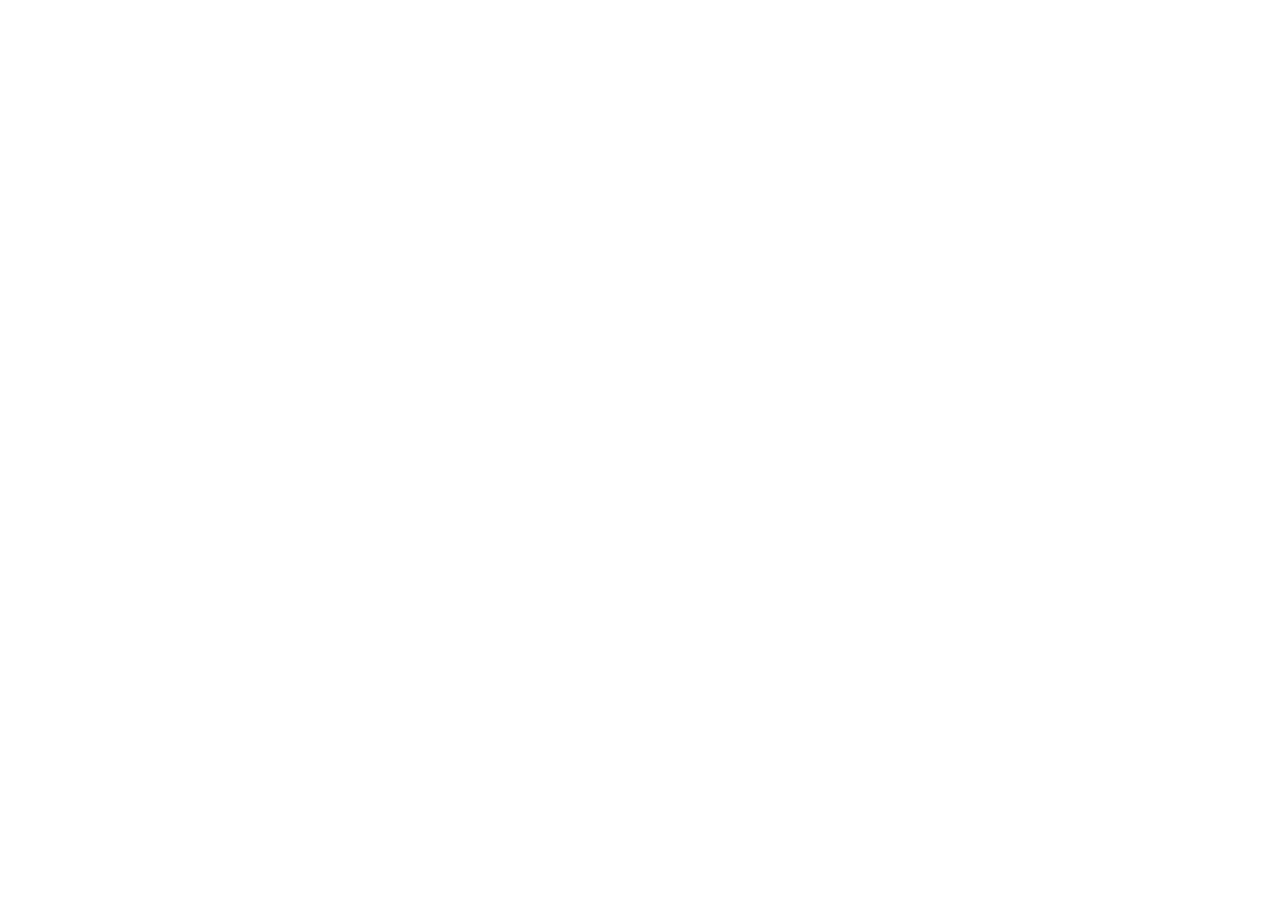
==== index.html @ d120b25c "deploy Move Captain login linking" ====
<!DOCTYPE html>
<html lang="en">
  <head>
    <meta charset="UTF-8" />
    <meta name="viewport" content="width=device-width, initial-scale=1.0, viewport-fit=cover" />
    <meta name="theme-color" content="#FF5722" />
    <title>KejaMove CRM</title>
    <meta name="description" content="KejaMove operations, leads, jobs and WhatsApp inbox in one place." />
    <meta name="author" content="KejaMove" />

    <link rel="icon" href="/kejamove-operations-staging/favicon.png" type="image/png" />
    <link rel="apple-touch-icon" href="/kejamove-operations-staging/icons/apple-touch-icon.png" />
    <meta name="apple-mobile-web-app-capable" content="yes" />
    <meta name="apple-mobile-web-app-status-bar-style" content="default" />
    <meta name="apple-mobile-web-app-title" content="KejaMove" />
    <meta name="mobile-web-app-capable" content="yes" />

    <meta property="og:title" content="KejaMove CRM" />
    <meta property="og:description" content="KejaMove operations, leads, jobs and WhatsApp inbox in one place." />
    <meta property="og:type" content="website" />

    <meta name="twitter:card" content="summary_large_image" />
    <script type="module" crossorigin src="/kejamove-operations-staging/assets/index-D1YKRwoj.js"></script>
    <link rel="stylesheet" crossorigin href="/kejamove-operations-staging/assets/index-D0xkVW27.css">
  <link rel="manifest" href="/kejamove-operations-staging/manifest.webmanifest"></head>

  <body>
    <div id="root"></div>
    <script>
      // Capture PWA install/lifecycle events as early as possible, before
      // the React bundle parses. PWAContext consumes these on mount.
      (function () {
        window.__pwa = window.__pwa || { deferredPrompt: null, installed: false, listeners: [] };
        window.addEventListener('beforeinstallprompt', function (e) {
          e.preventDefault();
          window.__pwa.deferredPrompt = e;
          (window.__pwa.listeners || []).forEach(function (fn) { try { fn('available'); } catch (_) {} });
        });
        window.addEventListener('appinstalled', function () {
          window.__pwa.installed = true;
          window.__pwa.deferredPrompt = null;
          (window.__pwa.listeners || []).forEach(function (fn) { try { fn('installed'); } catch (_) {} });
        });
      })();
    </script>
    <!-- IMPORTANT: DO NOT REMOVE THIS SCRIPT TAG OR THIS VERY COMMENT! -->
    <script src="https://cdn.gpteng.co/gptengineer.js" type="module"></script>
  </body>
</html>
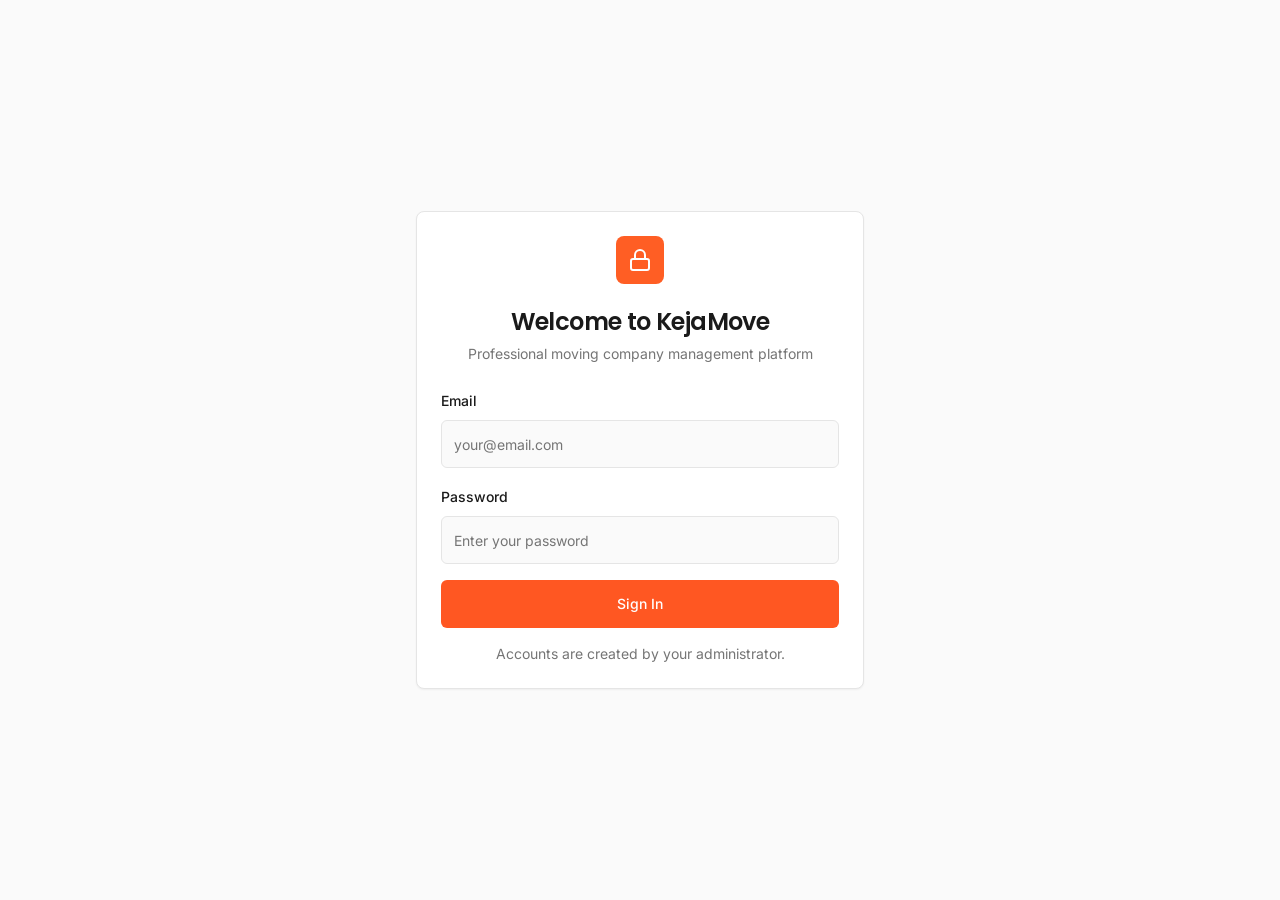
==== commit 83172f0f: "deploy completed operations first release" ====
--- a/index.html
+++ b/index.html
@@ -8,8 +8,8 @@
     <meta name="description" content="KejaMove operations, leads, jobs and WhatsApp inbox in one place." />
     <meta name="author" content="KejaMove" />
 
-    <link rel="icon" href="/kejamove-operations-staging/favicon.png" type="image/png" />
-    <link rel="apple-touch-icon" href="/kejamove-operations-staging/icons/apple-touch-icon.png" />
+    <link rel="icon" href="/favicon.png" type="image/png" />
+    <link rel="apple-touch-icon" href="/icons/apple-touch-icon.png" />
     <meta name="apple-mobile-web-app-capable" content="yes" />
     <meta name="apple-mobile-web-app-status-bar-style" content="default" />
     <meta name="apple-mobile-web-app-title" content="KejaMove" />
@@ -20,9 +20,9 @@
     <meta property="og:type" content="website" />
 
     <meta name="twitter:card" content="summary_large_image" />
-    <script type="module" crossorigin src="/kejamove-operations-staging/assets/index-D1YKRwoj.js"></script>
-    <link rel="stylesheet" crossorigin href="/kejamove-operations-staging/assets/index-D0xkVW27.css">
-  <link rel="manifest" href="/kejamove-operations-staging/manifest.webmanifest"></head>
+    <script type="module" crossorigin src="/assets/index-CACZmIMz.js"></script>
+    <link rel="stylesheet" crossorigin href="/assets/index-AQtXAWLt.css">
+  <link rel="manifest" href="/manifest.webmanifest"></head>
 
   <body>
     <div id="root"></div>
--- a/assets/index-AQtXAWLt.css
+++ b/assets/index-AQtXAWLt.css
@@ -0,0 +1 @@
+@import"https://fonts.googleapis.com/css2?family=Inter:wght@300;400;500;600;700&family=Poppins:wght@400;500;600;700&display=swap";*,:before,:after{--tw-border-spacing-x: 0;--tw-border-spacing-y: 0;--tw-translate-x: 0;--tw-translate-y: 0;--tw-rotate: 0;--tw-skew-x: 0;--tw-skew-y: 0;--tw-scale-x: 1;--tw-scale-y: 1;--tw-pan-x: ;--tw-pan-y: ;--tw-pinch-zoom: ;--tw-scroll-snap-strictness: proximity;--tw-gradient-from-position: ;--tw-gradient-via-position: ;--tw-gradient-to-position: ;--tw-ordinal: ;--tw-slashed-zero: ;--tw-numeric-figure: ;--tw-numeric-spacing: ;--tw-numeric-fraction: ;--tw-ring-inset: ;--tw-ring-offset-width: 0px;--tw-ring-offset-color: #fff;--tw-ring-color: rgb(59 130 246 / .5);--tw-ring-offset-shadow: 0 0 #0000;--tw-ring-shadow: 0 0 #0000;--tw-shadow: 0 0 #0000;--tw-shadow-colored: 0 0 #0000;--tw-blur: ;--tw-brightness: ;--tw-contrast: ;--tw-grayscale: ;--tw-hue-rotate: ;--tw-invert: ;--tw-saturate: ;--tw-sepia: ;--tw-drop-shadow: ;--tw-backdrop-blur: ;--tw-backdrop-brightness: ;--tw-backdrop-contrast: ;--tw-backdrop-grayscale: ;--tw-backdrop-hue-rotate: ;--tw-backdrop-invert: ;--tw-backdrop-opacity: ;--tw-backdrop-saturate: ;--tw-backdrop-sepia: ;--tw-contain-size: ;--tw-contain-layout: ;--tw-contain-paint: ;--tw-contain-style: }::backdrop{--tw-border-spacing-x: 0;--tw-border-spacing-y: 0;--tw-translate-x: 0;--tw-translate-y: 0;--tw-rotate: 0;--tw-skew-x: 0;--tw-skew-y: 0;--tw-scale-x: 1;--tw-scale-y: 1;--tw-pan-x: ;--tw-pan-y: ;--tw-pinch-zoom: ;--tw-scroll-snap-strictness: proximity;--tw-gradient-from-position: ;--tw-gradient-via-position: ;--tw-gradient-to-position: ;--tw-ordinal: ;--tw-slashed-zero: ;--tw-numeric-figure: ;--tw-numeric-spacing: ;--tw-numeric-fraction: ;--tw-ring-inset: ;--tw-ring-offset-width: 0px;--tw-ring-offset-color: #fff;--tw-ring-color: rgb(59 130 246 / .5);--tw-ring-offset-shadow: 0 0 #0000;--tw-ring-shadow: 0 0 #0000;--tw-shadow: 0 0 #0000;--tw-shadow-colored: 0 0 #0000;--tw-blur: ;--tw-brightness: ;--tw-contrast: ;--tw-grayscale: ;--tw-hue-rotate: ;--tw-invert: ;--tw-saturate: ;--tw-sepia: ;--tw-drop-shadow: ;--tw-backdrop-blur: ;--tw-backdrop-brightness: ;--tw-backdrop-contrast: ;--tw-backdrop-grayscale: ;--tw-backdrop-hue-rotate: ;--tw-backdrop-invert: ;--tw-backdrop-opacity: ;--tw-backdrop-saturate: ;--tw-backdrop-sepia: ;--tw-contain-size: ;--tw-contain-layout: ;--tw-contain-paint: ;--tw-contain-style: }*,:before,:after{box-sizing:border-box;border-width:0;border-style:solid;border-color:#e5e7eb}:before,:after{--tw-content: ""}html,:host{line-height:1.5;-webkit-text-size-adjust:100%;-moz-tab-size:4;-o-tab-size:4;tab-size:4;font-family:Inter,sans-serif;font-feature-settings:normal;font-variation-settings:normal;-webkit-tap-highlight-color:transparent}body{margin:0;line-height:inherit}hr{height:0;color:inherit;border-top-width:1px}abbr:where([title]){-webkit-text-decoration:underline dotted;text-decoration:underline dotted}h1,h2,h3,h4,h5,h6{font-size:inherit;font-weight:inherit}a{color:inherit;text-decoration:inherit}b,strong{font-weight:bolder}code,kbd,samp,pre{font-family:ui-monospace,SFMono-Regular,Menlo,Monaco,Consolas,Liberation Mono,Courier New,monospace;font-feature-settings:normal;font-variation-settings:normal;font-size:1em}small{font-size:80%}sub,sup{font-size:75%;line-height:0;position:relative;vertical-align:baseline}sub{bottom:-.25em}sup{top:-.5em}table{text-indent:0;border-color:inherit;border-collapse:collapse}button,input,optgroup,select,textarea{font-family:inherit;font-feature-settings:inherit;font-variation-settings:inherit;font-size:100%;font-weight:inherit;line-height:inherit;letter-spacing:inherit;color:inherit;margin:0;padding:0}button,select{text-transform:none}button,input:where([type=button]),input:where([type=reset]),input:where([type=submit]){-webkit-appearance:button;background-color:transparent;background-image:none}:-moz-focusring{outline:auto}:-moz-ui-invalid{box-shadow:none}progress{vertical-align:baseline}::-webkit-inner-spin-button,::-webkit-outer-spin-button{height:auto}[type=search]{-webkit-appearance:textfield;outline-offset:-2px}::-webkit-search-decoration{-webkit-appearance:none}::-webkit-file-upload-button{-webkit-appearance:button;font:inherit}summary{display:list-item}blockquote,dl,dd,h1,h2,h3,h4,h5,h6,hr,figure,p,pre{margin:0}fieldset{margin:0;padding:0}legend{padding:0}ol,ul,menu{list-style:none;margin:0;padding:0}dialog{padding:0}textarea{resize:vertical}input::-moz-placeholder,textarea::-moz-placeholder{opacity:1;color:#9ca3af}input::placeholder,textarea::placeholder{opacity:1;color:#9ca3af}button,[role=button]{cursor:pointer}:disabled{cursor:default}img,svg,video,canvas,audio,iframe,embed,object{display:block;vertical-align:middle}img,video{max-width:100%;height:auto}[hidden]:where(:not([hidden=until-found])){display:none}:root{--background: 0 0% 98%;--foreground: 0 0% 10%;--card: 0 0% 100%;--card-foreground: 0 0% 10%;--popover: 0 0% 100%;--popover-foreground: 0 0% 10%;--primary: 16 100% 57%;--primary-foreground: 0 0% 100%;--secondary: 16 100% 95%;--secondary-foreground: 16 95% 30%;--muted: 0 0% 96.1%;--muted-foreground: 0 0% 45.9%;--accent: 16 100% 95%;--accent-foreground: 16 95% 30%;--destructive: 0 84.2% 60.2%;--destructive-foreground: 0 0% 98%;--border: 0 0% 89.8%;--input: 0 0% 89.8%;--ring: 16 100% 57%;--radius: .5rem;--sidebar-background: 0 0% 100%;--sidebar-foreground: 0 0% 10%;--sidebar-primary: 16 100% 57%;--sidebar-primary-foreground: 0 0% 100%;--sidebar-accent: 16 100% 95%;--sidebar-accent-foreground: 16 95% 30%;--sidebar-border: 0 0% 89.8%;--sidebar-ring: 16 100% 57%}.dark{--background: 0 0% 10%;--foreground: 0 0% 98%;--card: 0 0% 10%;--card-foreground: 0 0% 98%;--popover: 0 0% 10%;--popover-foreground: 0 0% 98%;--primary: 16 100% 57%;--primary-foreground: 0 0% 100%;--secondary: 16 30% 20%;--secondary-foreground: 0 0% 98%;--muted: 0 0% 20%;--muted-foreground: 0 0% 65%;--accent: 16 30% 20%;--accent-foreground: 0 0% 98%;--destructive: 0 62.8% 30.6%;--destructive-foreground: 0 0% 98%;--border: 0 0% 20%;--input: 0 0% 20%;--ring: 16 100% 57%;--sidebar-background: 0 0% 10%;--sidebar-foreground: 0 0% 98%;--sidebar-primary: 16 100% 57%;--sidebar-primary-foreground: 0 0% 100%;--sidebar-accent: 16 30% 20%;--sidebar-accent-foreground: 0 0% 98%;--sidebar-border: 16 30% 20%;--sidebar-ring: 16 100% 57%}*{border-color:hsl(var(--border))}body{background-color:hsl(var(--background));font-family:Inter,sans-serif;color:hsl(var(--foreground))}h1,h2,h3,h4,h5,h6{font-family:Poppins,sans-serif;font-weight:600}h1{font-size:1.875rem;line-height:2.25rem}@media (min-width: 768px){h1{font-size:2.25rem;line-height:2.5rem}}h2{font-size:1.5rem;line-height:2rem}@media (min-width: 768px){h2{font-size:1.875rem;line-height:2.25rem}}h3{font-size:1.25rem;line-height:1.75rem}@media (min-width: 768px){h3{font-size:1.5rem;line-height:2rem}}h4{font-size:1.125rem;line-height:1.75rem}@media (min-width: 768px){h4{font-size:1.25rem;line-height:1.75rem}}.container{width:100%;margin-right:auto;margin-left:auto;padding-right:2rem;padding-left:2rem}@media (min-width: 1400px){.container{max-width:1400px}}.touch-target{min-height:44px;min-width:44px}.sr-only{position:absolute;width:1px;height:1px;padding:0;margin:-1px;overflow:hidden;clip:rect(0,0,0,0);white-space:nowrap;border-width:0}.pointer-events-none{pointer-events:none}.pointer-events-auto{pointer-events:auto}.visible{visibility:visible}.invisible{visibility:hidden}.static{position:static}.fixed{position:fixed}.absolute{position:absolute}.relative{position:relative}.sticky{position:sticky}.inset-0{top:0;right:0;bottom:0;left:0}.inset-x-0{left:0;right:0}.inset-y-0{top:0;bottom:0}.-bottom-12{bottom:-3rem}.-bottom-2{bottom:-.5rem}.-left-12{left:-3rem}.-left-\[1\.31rem\]{left:-1.31rem}.-right-0\.5{right:-.125rem}.-right-1{right:-.25rem}.-right-12{right:-3rem}.-right-2{right:-.5rem}.-top-0\.5{top:-.125rem}.-top-1{top:-.25rem}.-top-1\.5{top:-.375rem}.-top-12{top:-3rem}.-top-2{top:-.5rem}.bottom-0{bottom:0}.bottom-\[calc\(4\.5rem\+env\(safe-area-inset-bottom\)\)\]{bottom:calc(4.5rem + env(safe-area-inset-bottom))}.left-0{left:0}.left-1{left:.25rem}.left-1\/2{left:50%}.left-2{left:.5rem}.left-2\.5{left:.625rem}.left-3{left:.75rem}.left-\[50\%\]{left:50%}.right-0{right:0}.right-1{right:.25rem}.right-2{right:.5rem}.right-3{right:.75rem}.right-4{right:1rem}.top-0{top:0}.top-1\.5{top:.375rem}.top-1\/2{top:50%}.top-2{top:.5rem}.top-2\.5{top:.625rem}.top-3{top:.75rem}.top-3\.5{top:.875rem}.top-4{top:1rem}.top-\[1px\]{top:1px}.top-\[50\%\]{top:50%}.top-\[60\%\]{top:60%}.top-full{top:100%}.z-10{z-index:10}.z-20{z-index:20}.z-30{z-index:30}.z-40{z-index:40}.z-50{z-index:50}.z-\[10000\]{z-index:10000}.z-\[100\]{z-index:100}.z-\[1\]{z-index:1}.col-span-1{grid-column:span 1 / span 1}.col-span-2{grid-column:span 2 / span 2}.col-span-3{grid-column:span 3 / span 3}.m-0{margin:0}.-mx-1{margin-left:-.25rem;margin-right:-.25rem}.-mx-3{margin-left:-.75rem;margin-right:-.75rem}.mx-2{margin-left:.5rem;margin-right:.5rem}.mx-3\.5{margin-left:.875rem;margin-right:.875rem}.mx-auto{margin-left:auto;margin-right:auto}.my-0\.5{margin-top:.125rem;margin-bottom:.125rem}.my-1{margin-top:.25rem;margin-bottom:.25rem}.my-2{margin-top:.5rem;margin-bottom:.5rem}.my-3{margin-top:.75rem;margin-bottom:.75rem}.my-4{margin-top:1rem;margin-bottom:1rem}.my-6{margin-top:1.5rem;margin-bottom:1.5rem}.-ml-2{margin-left:-.5rem}.-ml-4{margin-left:-1rem}.-mr-1{margin-right:-.25rem}.-mt-1{margin-top:-.25rem}.-mt-2{margin-top:-.5rem}.-mt-4{margin-top:-1rem}.mb-1{margin-bottom:.25rem}.mb-12{margin-bottom:3rem}.mb-16{margin-bottom:4rem}.mb-2{margin-bottom:.5rem}.mb-3{margin-bottom:.75rem}.mb-4{margin-bottom:1rem}.mb-6{margin-bottom:1.5rem}.mb-8{margin-bottom:2rem}.ml-0\.5{margin-left:.125rem}.ml-1{margin-left:.25rem}.ml-2{margin-left:.5rem}.ml-3{margin-left:.75rem}.ml-4{margin-left:1rem}.ml-6{margin-left:1.5rem}.ml-auto{margin-left:auto}.mr-1{margin-right:.25rem}.mr-1\.5{margin-right:.375rem}.mr-2{margin-right:.5rem}.mr-3{margin-right:.75rem}.mt-0{margin-top:0}.mt-0\.5{margin-top:.125rem}.mt-1{margin-top:.25rem}.mt-1\.5{margin-top:.375rem}.mt-16{margin-top:4rem}.mt-2{margin-top:.5rem}.mt-20{margin-top:5rem}.mt-24{margin-top:6rem}.mt-3{margin-top:.75rem}.mt-4{margin-top:1rem}.mt-6{margin-top:1.5rem}.mt-auto{margin-top:auto}.line-clamp-1{overflow:hidden;display:-webkit-box;-webkit-box-orient:vertical;-webkit-line-clamp:1}.line-clamp-3{overflow:hidden;display:-webkit-box;-webkit-box-orient:vertical;-webkit-line-clamp:3}.block{display:block}.inline{display:inline}.flex{display:flex}.inline-flex{display:inline-flex}.table{display:table}.grid{display:grid}.hidden{display:none}.aspect-square{aspect-ratio:1 / 1}.aspect-video{aspect-ratio:16 / 9}.size-4{width:1rem;height:1rem}.h-0\.5{height:.125rem}.h-1{height:.25rem}.h-1\.5{height:.375rem}.h-10{height:2.5rem}.h-11{height:2.75rem}.h-12{height:3rem}.h-14{height:3.5rem}.h-16{height:4rem}.h-2{height:.5rem}.h-2\.5{height:.625rem}.h-20{height:5rem}.h-24{height:6rem}.h-3{height:.75rem}.h-3\.5{height:.875rem}.h-32{height:8rem}.h-4{height:1rem}.h-48{height:12rem}.h-5{height:1.25rem}.h-6{height:1.5rem}.h-7{height:1.75rem}.h-8{height:2rem}.h-80{height:20rem}.h-9{height:2.25rem}.h-\[1px\]{height:1px}.h-\[200px\]{height:200px}.h-\[300px\]{height:300px}.h-\[60vh\]{height:60vh}.h-\[calc\(100dvh-3\.5rem-56px\)\]{height:calc(100dvh - 3.5rem - 56px)}.h-\[var\(--radix-navigation-menu-viewport-height\)\]{height:var(--radix-navigation-menu-viewport-height)}.h-\[var\(--radix-select-trigger-height\)\]{height:var(--radix-select-trigger-height)}.h-auto{height:auto}.h-full{height:100%}.h-px{height:1px}.h-svh{height:100svh}.max-h-32{max-height:8rem}.max-h-40{max-height:10rem}.max-h-56{max-height:14rem}.max-h-60{max-height:15rem}.max-h-80{max-height:20rem}.max-h-96{max-height:24rem}.max-h-\[300px\]{max-height:300px}.max-h-\[60vh\]{max-height:60vh}.max-h-\[70dvh\]{max-height:70dvh}.max-h-\[80vh\]{max-height:80vh}.max-h-\[90dvh\]{max-height:90dvh}.max-h-\[90vh\]{max-height:90vh}.max-h-\[92vh\]{max-height:92vh}.max-h-screen{max-height:100vh}.min-h-0{min-height:0px}.min-h-12{min-height:3rem}.min-h-20{min-height:5rem}.min-h-28{min-height:7rem}.min-h-32{min-height:8rem}.min-h-\[20px\]{min-height:20px}.min-h-\[36px\]{min-height:36px}.min-h-\[40vh\]{min-height:40vh}.min-h-\[44px\]{min-height:44px}.min-h-\[48px\]{min-height:48px}.min-h-\[52px\]{min-height:52px}.min-h-\[56px\]{min-height:56px}.min-h-\[64px\]{min-height:64px}.min-h-\[80px\]{min-height:80px}.min-h-screen{min-height:100vh}.min-h-svh{min-height:100svh}.w-0{width:0px}.w-1{width:.25rem}.w-10{width:2.5rem}.w-11{width:2.75rem}.w-12{width:3rem}.w-14{width:3.5rem}.w-16{width:4rem}.w-2{width:.5rem}.w-2\.5{width:.625rem}.w-20{width:5rem}.w-24{width:6rem}.w-28{width:7rem}.w-3{width:.75rem}.w-3\.5{width:.875rem}.w-3\/4{width:75%}.w-32{width:8rem}.w-4{width:1rem}.w-40{width:10rem}.w-44{width:11rem}.w-48{width:12rem}.w-5{width:1.25rem}.w-52{width:13rem}.w-56{width:14rem}.w-6{width:1.5rem}.w-64{width:16rem}.w-7{width:1.75rem}.w-72{width:18rem}.w-8{width:2rem}.w-9{width:2.25rem}.w-\[--sidebar-width\]{width:var(--sidebar-width)}.w-\[100px\]{width:100px}.w-\[1px\]{width:1px}.w-\[min\(24rem\,calc\(100vw-1rem\)\)\]{width:min(24rem,calc(100vw - 1rem))}.w-auto{width:auto}.w-fit{width:-moz-fit-content;width:fit-content}.w-full{width:100%}.w-max{width:-moz-max-content;width:max-content}.w-px{width:1px}.min-w-0{min-width:0px}.min-w-40{min-width:10rem}.min-w-48{min-width:12rem}.min-w-5{min-width:1.25rem}.min-w-\[120px\]{min-width:120px}.min-w-\[12rem\]{min-width:12rem}.min-w-\[140px\]{min-width:140px}.min-w-\[16px\]{min-width:16px}.min-w-\[280px\]{min-width:280px}.min-w-\[44px\]{min-width:44px}.min-w-\[8rem\]{min-width:8rem}.min-w-\[var\(--radix-select-trigger-width\)\]{min-width:var(--radix-select-trigger-width)}.min-w-fit{min-width:-moz-fit-content;min-width:fit-content}.max-w-2xl{max-width:42rem}.max-w-3xl{max-width:48rem}.max-w-4xl{max-width:56rem}.max-w-5xl{max-width:64rem}.max-w-6xl{max-width:72rem}.max-w-\[--skeleton-width\]{max-width:var(--skeleton-width)}.max-w-\[85\%\]{max-width:85%}.max-w-full{max-width:100%}.max-w-lg{max-width:32rem}.max-w-max{max-width:-moz-max-content;max-width:max-content}.max-w-md{max-width:28rem}.flex-1{flex:1 1 0%}.flex-shrink-0,.shrink-0{flex-shrink:0}.grow{flex-grow:1}.grow-0{flex-grow:0}.basis-full{flex-basis:100%}.caption-bottom{caption-side:bottom}.border-collapse{border-collapse:collapse}.-translate-x-1\/2{--tw-translate-x: -50%;transform:translate(var(--tw-translate-x),var(--tw-translate-y)) rotate(var(--tw-rotate)) skew(var(--tw-skew-x)) skewY(var(--tw-skew-y)) scaleX(var(--tw-scale-x)) scaleY(var(--tw-scale-y))}.-translate-x-full{--tw-translate-x: -100%;transform:translate(var(--tw-translate-x),var(--tw-translate-y)) rotate(var(--tw-rotate)) skew(var(--tw-skew-x)) skewY(var(--tw-skew-y)) scaleX(var(--tw-scale-x)) scaleY(var(--tw-scale-y))}.-translate-x-px{--tw-translate-x: -1px;transform:translate(var(--tw-translate-x),var(--tw-translate-y)) rotate(var(--tw-rotate)) skew(var(--tw-skew-x)) skewY(var(--tw-skew-y)) scaleX(var(--tw-scale-x)) scaleY(var(--tw-scale-y))}.-translate-y-1\/2{--tw-translate-y: -50%;transform:translate(var(--tw-translate-x),var(--tw-translate-y)) rotate(var(--tw-rotate)) skew(var(--tw-skew-x)) skewY(var(--tw-skew-y)) scaleX(var(--tw-scale-x)) scaleY(var(--tw-scale-y))}.translate-x-0{--tw-translate-x: 0px;transform:translate(var(--tw-translate-x),var(--tw-translate-y)) rotate(var(--tw-rotate)) skew(var(--tw-skew-x)) skewY(var(--tw-skew-y)) scaleX(var(--tw-scale-x)) scaleY(var(--tw-scale-y))}.translate-x-\[-50\%\]{--tw-translate-x: -50%;transform:translate(var(--tw-translate-x),var(--tw-translate-y)) rotate(var(--tw-rotate)) skew(var(--tw-skew-x)) skewY(var(--tw-skew-y)) scaleX(var(--tw-scale-x)) scaleY(var(--tw-scale-y))}.translate-x-full{--tw-translate-x: 100%;transform:translate(var(--tw-translate-x),var(--tw-translate-y)) rotate(var(--tw-rotate)) skew(var(--tw-skew-x)) skewY(var(--tw-skew-y)) scaleX(var(--tw-scale-x)) scaleY(var(--tw-scale-y))}.translate-x-px{--tw-translate-x: 1px;transform:translate(var(--tw-translate-x),var(--tw-translate-y)) rotate(var(--tw-rotate)) skew(var(--tw-skew-x)) skewY(var(--tw-skew-y)) scaleX(var(--tw-scale-x)) scaleY(var(--tw-scale-y))}.translate-y-0{--tw-translate-y: 0px;transform:translate(var(--tw-translate-x),var(--tw-translate-y)) rotate(var(--tw-rotate)) skew(var(--tw-skew-x)) skewY(var(--tw-skew-y)) scaleX(var(--tw-scale-x)) scaleY(var(--tw-scale-y))}.translate-y-2{--tw-translate-y: .5rem;transform:translate(var(--tw-translate-x),var(--tw-translate-y)) rotate(var(--tw-rotate)) skew(var(--tw-skew-x)) skewY(var(--tw-skew-y)) scaleX(var(--tw-scale-x)) scaleY(var(--tw-scale-y))}.translate-y-\[-50\%\]{--tw-translate-y: -50%;transform:translate(var(--tw-translate-x),var(--tw-translate-y)) rotate(var(--tw-rotate)) skew(var(--tw-skew-x)) skewY(var(--tw-skew-y)) scaleX(var(--tw-scale-x)) scaleY(var(--tw-scale-y))}.rotate-180{--tw-rotate: 180deg;transform:translate(var(--tw-translate-x),var(--tw-translate-y)) rotate(var(--tw-rotate)) skew(var(--tw-skew-x)) skewY(var(--tw-skew-y)) scaleX(var(--tw-scale-x)) scaleY(var(--tw-scale-y))}.rotate-45{--tw-rotate: 45deg;transform:translate(var(--tw-translate-x),var(--tw-translate-y)) rotate(var(--tw-rotate)) skew(var(--tw-skew-x)) skewY(var(--tw-skew-y)) scaleX(var(--tw-scale-x)) scaleY(var(--tw-scale-y))}.rotate-90{--tw-rotate: 90deg;transform:translate(var(--tw-translate-x),var(--tw-translate-y)) rotate(var(--tw-rotate)) skew(var(--tw-skew-x)) skewY(var(--tw-skew-y)) scaleX(var(--tw-scale-x)) scaleY(var(--tw-scale-y))}.transform{transform:translate(var(--tw-translate-x),var(--tw-translate-y)) rotate(var(--tw-rotate)) skew(var(--tw-skew-x)) skewY(var(--tw-skew-y)) scaleX(var(--tw-scale-x)) scaleY(var(--tw-scale-y))}.animate-\[route-progress_0\.9s_ease-in-out_infinite\]{animation:route-progress .9s ease-in-out infinite}@keyframes fade-in{0%{opacity:0;transform:translateY(10px)}to{opacity:1;transform:translateY(0)}}.animate-fade-in{animation:fade-in .3s ease-out}@keyframes pulse{50%{opacity:.5}}.animate-pulse{animation:pulse 2s cubic-bezier(.4,0,.6,1) infinite}@keyframes slide-up{0%{transform:translateY(10px);opacity:0}to{transform:translateY(0);opacity:1}}.animate-slide-up{animation:slide-up .4s ease-out}@keyframes spin{to{transform:rotate(360deg)}}.animate-spin{animation:spin 1s linear infinite}.cursor-default{cursor:default}.cursor-move{cursor:move}.cursor-pointer{cursor:pointer}.touch-none{touch-action:none}.select-none{-webkit-user-select:none;-moz-user-select:none;user-select:none}.resize-none{resize:none}.resize{resize:both}.list-inside{list-style-position:inside}.list-decimal{list-style-type:decimal}.list-disc{list-style-type:disc}.list-none{list-style-type:none}.grid-cols-1{grid-template-columns:repeat(1,minmax(0,1fr))}.grid-cols-2{grid-template-columns:repeat(2,minmax(0,1fr))}.grid-cols-3{grid-template-columns:repeat(3,minmax(0,1fr))}.grid-cols-4{grid-template-columns:repeat(4,minmax(0,1fr))}.grid-cols-5{grid-template-columns:repeat(5,minmax(0,1fr))}.grid-cols-6{grid-template-columns:repeat(6,minmax(0,1fr))}.flex-row{flex-direction:row}.flex-col{flex-direction:column}.flex-col-reverse{flex-direction:column-reverse}.flex-wrap{flex-wrap:wrap}.items-start{align-items:flex-start}.items-end{align-items:flex-end}.items-center{align-items:center}.items-stretch{align-items:stretch}.justify-start{justify-content:flex-start}.justify-end{justify-content:flex-end}.justify-center{justify-content:center}.justify-between{justify-content:space-between}.gap-0\.5{gap:.125rem}.gap-1{gap:.25rem}.gap-1\.5{gap:.375rem}.gap-12{gap:3rem}.gap-2{gap:.5rem}.gap-3{gap:.75rem}.gap-4{gap:1rem}.gap-6{gap:1.5rem}.gap-8{gap:2rem}.space-x-1>:not([hidden])~:not([hidden]){--tw-space-x-reverse: 0;margin-right:calc(.25rem * var(--tw-space-x-reverse));margin-left:calc(.25rem * calc(1 - var(--tw-space-x-reverse)))}.space-x-2>:not([hidden])~:not([hidden]){--tw-space-x-reverse: 0;margin-right:calc(.5rem * var(--tw-space-x-reverse));margin-left:calc(.5rem * calc(1 - var(--tw-space-x-reverse)))}.space-x-3>:not([hidden])~:not([hidden]){--tw-space-x-reverse: 0;margin-right:calc(.75rem * var(--tw-space-x-reverse));margin-left:calc(.75rem * calc(1 - var(--tw-space-x-reverse)))}.space-x-4>:not([hidden])~:not([hidden]){--tw-space-x-reverse: 0;margin-right:calc(1rem * var(--tw-space-x-reverse));margin-left:calc(1rem * calc(1 - var(--tw-space-x-reverse)))}.space-x-8>:not([hidden])~:not([hidden]){--tw-space-x-reverse: 0;margin-right:calc(2rem * var(--tw-space-x-reverse));margin-left:calc(2rem * calc(1 - var(--tw-space-x-reverse)))}.space-y-0>:not([hidden])~:not([hidden]){--tw-space-y-reverse: 0;margin-top:calc(0px * calc(1 - var(--tw-space-y-reverse)));margin-bottom:calc(0px * var(--tw-space-y-reverse))}.space-y-1>:not([hidden])~:not([hidden]){--tw-space-y-reverse: 0;margin-top:calc(.25rem * calc(1 - var(--tw-space-y-reverse)));margin-bottom:calc(.25rem * var(--tw-space-y-reverse))}.space-y-1\.5>:not([hidden])~:not([hidden]){--tw-space-y-reverse: 0;margin-top:calc(.375rem * calc(1 - var(--tw-space-y-reverse)));margin-bottom:calc(.375rem * var(--tw-space-y-reverse))}.space-y-16>:not([hidden])~:not([hidden]){--tw-space-y-reverse: 0;margin-top:calc(4rem * calc(1 - var(--tw-space-y-reverse)));margin-bottom:calc(4rem * var(--tw-space-y-reverse))}.space-y-2>:not([hidden])~:not([hidden]){--tw-space-y-reverse: 0;margin-top:calc(.5rem * calc(1 - var(--tw-space-y-reverse)));margin-bottom:calc(.5rem * var(--tw-space-y-reverse))}.space-y-3>:not([hidden])~:not([hidden]){--tw-space-y-reverse: 0;margin-top:calc(.75rem * calc(1 - var(--tw-space-y-reverse)));margin-bottom:calc(.75rem * var(--tw-space-y-reverse))}.space-y-4>:not([hidden])~:not([hidden]){--tw-space-y-reverse: 0;margin-top:calc(1rem * calc(1 - var(--tw-space-y-reverse)));margin-bottom:calc(1rem * var(--tw-space-y-reverse))}.space-y-5>:not([hidden])~:not([hidden]){--tw-space-y-reverse: 0;margin-top:calc(1.25rem * calc(1 - var(--tw-space-y-reverse)));margin-bottom:calc(1.25rem * var(--tw-space-y-reverse))}.space-y-6>:not([hidden])~:not([hidden]){--tw-space-y-reverse: 0;margin-top:calc(1.5rem * calc(1 - var(--tw-space-y-reverse)));margin-bottom:calc(1.5rem * var(--tw-space-y-reverse))}.space-y-8>:not([hidden])~:not([hidden]){--tw-space-y-reverse: 0;margin-top:calc(2rem * calc(1 - var(--tw-space-y-reverse)));margin-bottom:calc(2rem * var(--tw-space-y-reverse))}.divide-y>:not([hidden])~:not([hidden]){--tw-divide-y-reverse: 0;border-top-width:calc(1px * calc(1 - var(--tw-divide-y-reverse)));border-bottom-width:calc(1px * var(--tw-divide-y-reverse))}.divide-border>:not([hidden])~:not([hidden]){border-color:hsl(var(--border))}.overflow-auto{overflow:auto}.overflow-hidden{overflow:hidden}.overflow-x-auto{overflow-x:auto}.overflow-y-auto{overflow-y:auto}.overflow-x-hidden{overflow-x:hidden}.truncate{overflow:hidden;text-overflow:ellipsis;white-space:nowrap}.whitespace-nowrap{white-space:nowrap}.whitespace-pre-wrap{white-space:pre-wrap}.break-words{overflow-wrap:break-word}.break-all{word-break:break-all}.rounded{border-radius:.25rem}.rounded-2xl{border-radius:1rem}.rounded-\[2px\]{border-radius:2px}.rounded-\[inherit\]{border-radius:inherit}.rounded-full{border-radius:9999px}.rounded-lg{border-radius:var(--radius)}.rounded-md{border-radius:calc(var(--radius) - 2px)}.rounded-none{border-radius:0}.rounded-sm{border-radius:calc(var(--radius) - 4px)}.rounded-xl{border-radius:.75rem}.rounded-t-2xl{border-top-left-radius:1rem;border-top-right-radius:1rem}.rounded-t-\[10px\]{border-top-left-radius:10px;border-top-right-radius:10px}.rounded-t-lg{border-top-left-radius:var(--radius);border-top-right-radius:var(--radius)}.rounded-tl-sm{border-top-left-radius:calc(var(--radius) - 4px)}.border{border-width:1px}.border-0{border-width:0px}.border-2{border-width:2px}.border-\[1\.5px\]{border-width:1.5px}.border-y{border-top-width:1px;border-bottom-width:1px}.border-b{border-bottom-width:1px}.border-b-2{border-bottom-width:2px}.border-l{border-left-width:1px}.border-l-2{border-left-width:2px}.border-l-4{border-left-width:4px}.border-r{border-right-width:1px}.border-t{border-top-width:1px}.border-t-4{border-top-width:4px}.border-dashed{border-style:dashed}.border-none{border-style:none}.border-\[--color-border\]{border-color:var(--color-border)}.border-amber-200{--tw-border-opacity: 1;border-color:rgb(253 230 138 / var(--tw-border-opacity, 1))}.border-amber-300{--tw-border-opacity: 1;border-color:rgb(252 211 77 / var(--tw-border-opacity, 1))}.border-amber-500{--tw-border-opacity: 1;border-color:rgb(245 158 11 / var(--tw-border-opacity, 1))}.border-background{border-color:hsl(var(--background))}.border-blue-200{--tw-border-opacity: 1;border-color:rgb(191 219 254 / var(--tw-border-opacity, 1))}.border-blue-200\/50{border-color:#bfdbfe80}.border-blue-300{--tw-border-opacity: 1;border-color:rgb(147 197 253 / var(--tw-border-opacity, 1))}.border-blue-500{--tw-border-opacity: 1;border-color:rgb(59 130 246 / var(--tw-border-opacity, 1))}.border-blue-500\/20{border-color:#3b82f633}.border-border{border-color:hsl(var(--border))}.border-border\/30{border-color:hsl(var(--border) / .3)}.border-border\/50{border-color:hsl(var(--border) / .5)}.border-destructive{border-color:hsl(var(--destructive))}.border-destructive-foreground\/40{border-color:hsl(var(--destructive-foreground) / .4)}.border-destructive\/20{border-color:hsl(var(--destructive) / .2)}.border-destructive\/50{border-color:hsl(var(--destructive) / .5)}.border-emerald-200{--tw-border-opacity: 1;border-color:rgb(167 243 208 / var(--tw-border-opacity, 1))}.border-emerald-500{--tw-border-opacity: 1;border-color:rgb(16 185 129 / var(--tw-border-opacity, 1))}.border-gray-100{--tw-border-opacity: 1;border-color:rgb(243 244 246 / var(--tw-border-opacity, 1))}.border-gray-200{--tw-border-opacity: 1;border-color:rgb(229 231 235 / var(--tw-border-opacity, 1))}.border-gray-300{--tw-border-opacity: 1;border-color:rgb(209 213 219 / var(--tw-border-opacity, 1))}.border-green-100{--tw-border-opacity: 1;border-color:rgb(220 252 231 / var(--tw-border-opacity, 1))}.border-green-200{--tw-border-opacity: 1;border-color:rgb(187 247 208 / var(--tw-border-opacity, 1))}.border-green-200\/50{border-color:#bbf7d080}.border-green-300{--tw-border-opacity: 1;border-color:rgb(134 239 172 / var(--tw-border-opacity, 1))}.border-green-500\/20{border-color:#22c55e33}.border-indigo-200{--tw-border-opacity: 1;border-color:rgb(199 210 254 / var(--tw-border-opacity, 1))}.border-indigo-500{--tw-border-opacity: 1;border-color:rgb(99 102 241 / var(--tw-border-opacity, 1))}.border-input{border-color:hsl(var(--input))}.border-keja-orange{--tw-border-opacity: 1;border-color:rgb(255 87 34 / var(--tw-border-opacity, 1))}.border-keja-orange\/30{border-color:#ff57224d}.border-muted{border-color:hsl(var(--muted))}.border-muted-foreground\/20{border-color:hsl(var(--muted-foreground) / .2)}.border-orange-200{--tw-border-opacity: 1;border-color:rgb(254 215 170 / var(--tw-border-opacity, 1))}.border-orange-200\/50{border-color:#fed7aa80}.border-orange-300{--tw-border-opacity: 1;border-color:rgb(253 186 116 / var(--tw-border-opacity, 1))}.border-orange-500{--tw-border-opacity: 1;border-color:rgb(249 115 22 / var(--tw-border-opacity, 1))}.border-orange-500\/20{border-color:#f9731633}.border-pink-200{--tw-border-opacity: 1;border-color:rgb(251 207 232 / var(--tw-border-opacity, 1))}.border-pink-500{--tw-border-opacity: 1;border-color:rgb(236 72 153 / var(--tw-border-opacity, 1))}.border-primary{border-color:hsl(var(--primary))}.border-primary\/20{border-color:hsl(var(--primary) / .2)}.border-primary\/50{border-color:hsl(var(--primary) / .5)}.border-purple-200\/50{border-color:#e9d5ff80}.border-red-200{--tw-border-opacity: 1;border-color:rgb(254 202 202 / var(--tw-border-opacity, 1))}.border-red-200\/50{border-color:#fecaca80}.border-red-500\/20{border-color:#ef444433}.border-sidebar-border{border-color:hsl(var(--sidebar-border))}.border-slate-200{--tw-border-opacity: 1;border-color:rgb(226 232 240 / var(--tw-border-opacity, 1))}.border-transparent{border-color:transparent}.border-yellow-200{--tw-border-opacity: 1;border-color:rgb(254 240 138 / var(--tw-border-opacity, 1))}.border-yellow-300{--tw-border-opacity: 1;border-color:rgb(253 224 71 / var(--tw-border-opacity, 1))}.border-yellow-500\/20{border-color:#eab30833}.border-zinc-300{--tw-border-opacity: 1;border-color:rgb(212 212 216 / var(--tw-border-opacity, 1))}.border-l-amber-400{--tw-border-opacity: 1;border-left-color:rgb(251 191 36 / var(--tw-border-opacity, 1))}.border-l-blue-400{--tw-border-opacity: 1;border-left-color:rgb(96 165 250 / var(--tw-border-opacity, 1))}.border-l-blue-500{--tw-border-opacity: 1;border-left-color:rgb(59 130 246 / var(--tw-border-opacity, 1))}.border-l-green-500{--tw-border-opacity: 1;border-left-color:rgb(34 197 94 / var(--tw-border-opacity, 1))}.border-l-keja-orange{--tw-border-opacity: 1;border-left-color:rgb(255 87 34 / var(--tw-border-opacity, 1))}.border-l-purple-500{--tw-border-opacity: 1;border-left-color:rgb(168 85 247 / var(--tw-border-opacity, 1))}.border-l-transparent{border-left-color:transparent}.border-l-yellow-500{--tw-border-opacity: 1;border-left-color:rgb(234 179 8 / var(--tw-border-opacity, 1))}.border-t-transparent{border-top-color:transparent}.bg-\[--color-bg\]{background-color:var(--color-bg)}.bg-accent{background-color:hsl(var(--accent))}.bg-accent\/50{background-color:hsl(var(--accent) / .5)}.bg-amber-100{--tw-bg-opacity: 1;background-color:rgb(254 243 199 / var(--tw-bg-opacity, 1))}.bg-amber-50{--tw-bg-opacity: 1;background-color:rgb(255 251 235 / var(--tw-bg-opacity, 1))}.bg-amber-50\/10{background-color:#fffbeb1a}.bg-amber-50\/20{background-color:#fffbeb33}.bg-background{background-color:hsl(var(--background))}.bg-background\/50{background-color:hsl(var(--background) / .5)}.bg-background\/60{background-color:hsl(var(--background) / .6)}.bg-background\/80{background-color:hsl(var(--background) / .8)}.bg-background\/90{background-color:hsl(var(--background) / .9)}.bg-black{--tw-bg-opacity: 1;background-color:rgb(0 0 0 / var(--tw-bg-opacity, 1))}.bg-black\/60{background-color:#0009}.bg-black\/80{background-color:#000c}.bg-blue-100{--tw-bg-opacity: 1;background-color:rgb(219 234 254 / var(--tw-bg-opacity, 1))}.bg-blue-50{--tw-bg-opacity: 1;background-color:rgb(239 246 255 / var(--tw-bg-opacity, 1))}.bg-blue-50\/10{background-color:#eff6ff1a}.bg-blue-50\/20{background-color:#eff6ff33}.bg-blue-500\/10{background-color:#3b82f61a}.bg-border{background-color:hsl(var(--border))}.bg-card{background-color:hsl(var(--card))}.bg-card\/50{background-color:hsl(var(--card) / .5)}.bg-card\/80{background-color:hsl(var(--card) / .8)}.bg-destructive{background-color:hsl(var(--destructive))}.bg-destructive\/10{background-color:hsl(var(--destructive) / .1)}.bg-emerald-100{--tw-bg-opacity: 1;background-color:rgb(209 250 229 / var(--tw-bg-opacity, 1))}.bg-emerald-50{--tw-bg-opacity: 1;background-color:rgb(236 253 245 / var(--tw-bg-opacity, 1))}.bg-foreground{background-color:hsl(var(--foreground))}.bg-gray-100{--tw-bg-opacity: 1;background-color:rgb(243 244 246 / var(--tw-bg-opacity, 1))}.bg-gray-200{--tw-bg-opacity: 1;background-color:rgb(229 231 235 / var(--tw-bg-opacity, 1))}.bg-gray-300{--tw-bg-opacity: 1;background-color:rgb(209 213 219 / var(--tw-bg-opacity, 1))}.bg-gray-50{--tw-bg-opacity: 1;background-color:rgb(249 250 251 / var(--tw-bg-opacity, 1))}.bg-gray-500{--tw-bg-opacity: 1;background-color:rgb(107 114 128 / var(--tw-bg-opacity, 1))}.bg-green-100{--tw-bg-opacity: 1;background-color:rgb(220 252 231 / var(--tw-bg-opacity, 1))}.bg-green-50{--tw-bg-opacity: 1;background-color:rgb(240 253 244 / var(--tw-bg-opacity, 1))}.bg-green-500{--tw-bg-opacity: 1;background-color:rgb(34 197 94 / var(--tw-bg-opacity, 1))}.bg-green-500\/10{background-color:#22c55e1a}.bg-indigo-100{--tw-bg-opacity: 1;background-color:rgb(224 231 255 / var(--tw-bg-opacity, 1))}.bg-keja-orange{--tw-bg-opacity: 1;background-color:rgb(255 87 34 / var(--tw-bg-opacity, 1))}.bg-keja-orange-light{--tw-bg-opacity: 1;background-color:rgb(255 237 228 / var(--tw-bg-opacity, 1))}.bg-keja-orange-light\/40{background-color:#ffede466}.bg-keja-orange\/30{background-color:#ff57224d}.bg-muted{background-color:hsl(var(--muted))}.bg-muted\/20{background-color:hsl(var(--muted) / .2)}.bg-muted\/30{background-color:hsl(var(--muted) / .3)}.bg-muted\/40{background-color:hsl(var(--muted) / .4)}.bg-muted\/50{background-color:hsl(var(--muted) / .5)}.bg-orange-100{--tw-bg-opacity: 1;background-color:rgb(255 237 213 / var(--tw-bg-opacity, 1))}.bg-orange-50{--tw-bg-opacity: 1;background-color:rgb(255 247 237 / var(--tw-bg-opacity, 1))}.bg-orange-50\/40{background-color:#fff7ed66}.bg-orange-50\/50{background-color:#fff7ed80}.bg-orange-500{--tw-bg-opacity: 1;background-color:rgb(249 115 22 / var(--tw-bg-opacity, 1))}.bg-orange-500\/10{background-color:#f973161a}.bg-orange-600{--tw-bg-opacity: 1;background-color:rgb(234 88 12 / var(--tw-bg-opacity, 1))}.bg-pink-100{--tw-bg-opacity: 1;background-color:rgb(252 231 243 / var(--tw-bg-opacity, 1))}.bg-popover{background-color:hsl(var(--popover))}.bg-primary{background-color:hsl(var(--primary))}.bg-primary\/10{background-color:hsl(var(--primary) / .1)}.bg-primary\/20{background-color:hsl(var(--primary) / .2)}.bg-primary\/40{background-color:hsl(var(--primary) / .4)}.bg-primary\/5{background-color:hsl(var(--primary) / .05)}.bg-purple-100{--tw-bg-opacity: 1;background-color:rgb(243 232 255 / var(--tw-bg-opacity, 1))}.bg-purple-500\/10{background-color:#a855f71a}.bg-red-100{--tw-bg-opacity: 1;background-color:rgb(254 226 226 / var(--tw-bg-opacity, 1))}.bg-red-50{--tw-bg-opacity: 1;background-color:rgb(254 242 242 / var(--tw-bg-opacity, 1))}.bg-red-500{--tw-bg-opacity: 1;background-color:rgb(239 68 68 / var(--tw-bg-opacity, 1))}.bg-red-500\/10{background-color:#ef44441a}.bg-secondary{background-color:hsl(var(--secondary))}.bg-secondary\/20{background-color:hsl(var(--secondary) / .2)}.bg-secondary\/50{background-color:hsl(var(--secondary) / .5)}.bg-sidebar{background-color:hsl(var(--sidebar-background))}.bg-sidebar-border{background-color:hsl(var(--sidebar-border))}.bg-slate-100{--tw-bg-opacity: 1;background-color:rgb(241 245 249 / var(--tw-bg-opacity, 1))}.bg-slate-50{--tw-bg-opacity: 1;background-color:rgb(248 250 252 / var(--tw-bg-opacity, 1))}.bg-transparent{background-color:transparent}.bg-white{--tw-bg-opacity: 1;background-color:rgb(255 255 255 / var(--tw-bg-opacity, 1))}.bg-white\/20{background-color:#fff3}.bg-white\/40{background-color:#fff6}.bg-yellow-100{--tw-bg-opacity: 1;background-color:rgb(254 249 195 / var(--tw-bg-opacity, 1))}.bg-yellow-50{--tw-bg-opacity: 1;background-color:rgb(254 252 232 / var(--tw-bg-opacity, 1))}.bg-yellow-500{--tw-bg-opacity: 1;background-color:rgb(234 179 8 / var(--tw-bg-opacity, 1))}.bg-yellow-500\/10{background-color:#eab3081a}.bg-zinc-100{--tw-bg-opacity: 1;background-color:rgb(244 244 245 / var(--tw-bg-opacity, 1))}.bg-opacity-50{--tw-bg-opacity: .5}.bg-gradient-to-br{background-image:linear-gradient(to bottom right,var(--tw-gradient-stops))}.bg-gradient-to-r{background-image:linear-gradient(to right,var(--tw-gradient-stops))}.from-blue-50{--tw-gradient-from: #eff6ff var(--tw-gradient-from-position);--tw-gradient-to: rgb(239 246 255 / 0) var(--tw-gradient-to-position);--tw-gradient-stops: var(--tw-gradient-from), var(--tw-gradient-to)}.from-blue-500{--tw-gradient-from: #3b82f6 var(--tw-gradient-from-position);--tw-gradient-to: rgb(59 130 246 / 0) var(--tw-gradient-to-position);--tw-gradient-stops: var(--tw-gradient-from), var(--tw-gradient-to)}.from-green-50{--tw-gradient-from: #f0fdf4 var(--tw-gradient-from-position);--tw-gradient-to: rgb(240 253 244 / 0) var(--tw-gradient-to-position);--tw-gradient-stops: var(--tw-gradient-from), var(--tw-gradient-to)}.from-green-500{--tw-gradient-from: #22c55e var(--tw-gradient-from-position);--tw-gradient-to: rgb(34 197 94 / 0) var(--tw-gradient-to-position);--tw-gradient-stops: var(--tw-gradient-from), var(--tw-gradient-to)}.from-indigo-500{--tw-gradient-from: #6366f1 var(--tw-gradient-from-position);--tw-gradient-to: rgb(99 102 241 / 0) var(--tw-gradient-to-position);--tw-gradient-stops: var(--tw-gradient-from), var(--tw-gradient-to)}.from-orange-50{--tw-gradient-from: #fff7ed var(--tw-gradient-from-position);--tw-gradient-to: rgb(255 247 237 / 0) var(--tw-gradient-to-position);--tw-gradient-stops: var(--tw-gradient-from), var(--tw-gradient-to)}.from-pink-500{--tw-gradient-from: #ec4899 var(--tw-gradient-from-position);--tw-gradient-to: rgb(236 72 153 / 0) var(--tw-gradient-to-position);--tw-gradient-stops: var(--tw-gradient-from), var(--tw-gradient-to)}.from-primary{--tw-gradient-from: hsl(var(--primary)) var(--tw-gradient-from-position);--tw-gradient-to: hsl(var(--primary) / 0) var(--tw-gradient-to-position);--tw-gradient-stops: var(--tw-gradient-from), var(--tw-gradient-to)}.from-primary\/5{--tw-gradient-from: hsl(var(--primary) / .05) var(--tw-gradient-from-position);--tw-gradient-to: hsl(var(--primary) / 0) var(--tw-gradient-to-position);--tw-gradient-stops: var(--tw-gradient-from), var(--tw-gradient-to)}.from-purple-50{--tw-gradient-from: #faf5ff var(--tw-gradient-from-position);--tw-gradient-to: rgb(250 245 255 / 0) var(--tw-gradient-to-position);--tw-gradient-stops: var(--tw-gradient-from), var(--tw-gradient-to)}.from-purple-500{--tw-gradient-from: #a855f7 var(--tw-gradient-from-position);--tw-gradient-to: rgb(168 85 247 / 0) var(--tw-gradient-to-position);--tw-gradient-stops: var(--tw-gradient-from), var(--tw-gradient-to)}.from-red-500{--tw-gradient-from: #ef4444 var(--tw-gradient-from-position);--tw-gradient-to: rgb(239 68 68 / 0) var(--tw-gradient-to-position);--tw-gradient-stops: var(--tw-gradient-from), var(--tw-gradient-to)}.from-yellow-500{--tw-gradient-from: #eab308 var(--tw-gradient-from-position);--tw-gradient-to: rgb(234 179 8 / 0) var(--tw-gradient-to-position);--tw-gradient-stops: var(--tw-gradient-from), var(--tw-gradient-to)}.via-background{--tw-gradient-to: hsl(var(--background) / 0) var(--tw-gradient-to-position);--tw-gradient-stops: var(--tw-gradient-from), hsl(var(--background)) var(--tw-gradient-via-position), var(--tw-gradient-to)}.to-blue-100{--tw-gradient-to: #dbeafe var(--tw-gradient-to-position)}.to-blue-600{--tw-gradient-to: #2563eb var(--tw-gradient-to-position)}.to-cyan-500{--tw-gradient-to: #06b6d4 var(--tw-gradient-to-position)}.to-emerald-500{--tw-gradient-to: #10b981 var(--tw-gradient-to-position)}.to-green-100{--tw-gradient-to: #dcfce7 var(--tw-gradient-to-position)}.to-indigo-100{--tw-gradient-to: #e0e7ff var(--tw-gradient-to-position)}.to-indigo-500{--tw-gradient-to: #6366f1 var(--tw-gradient-to-position)}.to-orange-100{--tw-gradient-to: #ffedd5 var(--tw-gradient-to-position)}.to-orange-500{--tw-gradient-to: #f97316 var(--tw-gradient-to-position)}.to-primary\/70{--tw-gradient-to: hsl(var(--primary) / .7) var(--tw-gradient-to-position)}.to-purple-100{--tw-gradient-to: #f3e8ff var(--tw-gradient-to-position)}.to-red-600{--tw-gradient-to: #dc2626 var(--tw-gradient-to-position)}.to-rose-500{--tw-gradient-to: #f43f5e var(--tw-gradient-to-position)}.to-secondary\/5{--tw-gradient-to: hsl(var(--secondary) / .05) var(--tw-gradient-to-position)}.bg-clip-text{-webkit-background-clip:text;background-clip:text}.fill-current{fill:currentColor}.object-contain{-o-object-fit:contain;object-fit:contain}.object-cover{-o-object-fit:cover;object-fit:cover}.p-0{padding:0}.p-1{padding:.25rem}.p-12{padding:3rem}.p-2{padding:.5rem}.p-3{padding:.75rem}.p-4{padding:1rem}.p-5{padding:1.25rem}.p-6{padding:1.5rem}.p-8{padding:2rem}.p-\[1px\]{padding:1px}.px-0{padding-left:0;padding-right:0}.px-1{padding-left:.25rem;padding-right:.25rem}.px-1\.5{padding-left:.375rem;padding-right:.375rem}.px-2{padding-left:.5rem;padding-right:.5rem}.px-2\.5{padding-left:.625rem;padding-right:.625rem}.px-3{padding-left:.75rem;padding-right:.75rem}.px-4{padding-left:1rem;padding-right:1rem}.px-5{padding-left:1.25rem;padding-right:1.25rem}.px-6{padding-left:1.5rem;padding-right:1.5rem}.px-8{padding-left:2rem;padding-right:2rem}.py-0{padding-top:0;padding-bottom:0}.py-0\.5{padding-top:.125rem;padding-bottom:.125rem}.py-1{padding-top:.25rem;padding-bottom:.25rem}.py-1\.5{padding-top:.375rem;padding-bottom:.375rem}.py-10{padding-top:2.5rem;padding-bottom:2.5rem}.py-12{padding-top:3rem;padding-bottom:3rem}.py-16{padding-top:4rem;padding-bottom:4rem}.py-2{padding-top:.5rem;padding-bottom:.5rem}.py-3{padding-top:.75rem;padding-bottom:.75rem}.py-4{padding-top:1rem;padding-bottom:1rem}.py-6{padding-top:1.5rem;padding-bottom:1.5rem}.py-8{padding-top:2rem;padding-bottom:2rem}.pb-0{padding-bottom:0}.pb-2{padding-bottom:.5rem}.pb-3{padding-bottom:.75rem}.pb-4{padding-bottom:1rem}.pb-\[calc\(env\(safe-area-inset-bottom\)\+64px\)\]{padding-bottom:calc(env(safe-area-inset-bottom) + 64px)}.pb-\[env\(safe-area-inset-bottom\)\]{padding-bottom:env(safe-area-inset-bottom)}.pb-\[max\(env\(safe-area-inset-bottom\)\,0\.5rem\)\]{padding-bottom:max(env(safe-area-inset-bottom),.5rem)}.pl-10{padding-left:2.5rem}.pl-2\.5{padding-left:.625rem}.pl-4{padding-left:1rem}.pl-5{padding-left:1.25rem}.pl-6{padding-left:1.5rem}.pl-7{padding-left:1.75rem}.pl-8{padding-left:2rem}.pl-9{padding-left:2.25rem}.pr-10{padding-right:2.5rem}.pr-2{padding-right:.5rem}.pr-2\.5{padding-right:.625rem}.pr-8{padding-right:2rem}.pt-0{padding-top:0}.pt-1{padding-top:.25rem}.pt-2{padding-top:.5rem}.pt-3{padding-top:.75rem}.pt-4{padding-top:1rem}.pt-6{padding-top:1.5rem}.pt-8{padding-top:2rem}.pt-\[calc\(0\.5rem\+env\(safe-area-inset-top\)\)\]{padding-top:calc(.5rem + env(safe-area-inset-top))}.pt-\[env\(safe-area-inset-top\)\]{padding-top:env(safe-area-inset-top)}.text-left{text-align:left}.text-center{text-align:center}.text-right{text-align:right}.align-top{vertical-align:top}.align-middle{vertical-align:middle}.font-mono{font-family:ui-monospace,SFMono-Regular,Menlo,Monaco,Consolas,Liberation Mono,Courier New,monospace}.text-2xl{font-size:1.5rem;line-height:2rem}.text-3xl{font-size:1.875rem;line-height:2.25rem}.text-4xl{font-size:2.25rem;line-height:2.5rem}.text-6xl{font-size:3.75rem;line-height:1}.text-\[0\.8rem\]{font-size:.8rem}.text-\[10px\]{font-size:10px}.text-\[11px\]{font-size:11px}.text-base{font-size:1rem;line-height:1.5rem}.text-lg{font-size:1.125rem;line-height:1.75rem}.text-sm{font-size:.875rem;line-height:1.25rem}.text-xl{font-size:1.25rem;line-height:1.75rem}.text-xs{font-size:.75rem;line-height:1rem}.font-bold{font-weight:700}.font-medium{font-weight:500}.font-normal{font-weight:400}.font-semibold{font-weight:600}.uppercase{text-transform:uppercase}.capitalize{text-transform:capitalize}.italic{font-style:italic}.tabular-nums{--tw-numeric-spacing: tabular-nums;font-variant-numeric:var(--tw-ordinal) var(--tw-slashed-zero) var(--tw-numeric-figure) var(--tw-numeric-spacing) var(--tw-numeric-fraction)}.leading-4{line-height:1rem}.leading-5{line-height:1.25rem}.leading-none{line-height:1}.leading-relaxed{line-height:1.625}.leading-tight{line-height:1.25}.tracking-tight{letter-spacing:-.025em}.tracking-wide{letter-spacing:.025em}.tracking-widest{letter-spacing:.1em}.text-accent-foreground{color:hsl(var(--accent-foreground))}.text-amber-700{--tw-text-opacity: 1;color:rgb(180 83 9 / var(--tw-text-opacity, 1))}.text-amber-800{--tw-text-opacity: 1;color:rgb(146 64 14 / var(--tw-text-opacity, 1))}.text-amber-900{--tw-text-opacity: 1;color:rgb(120 53 15 / var(--tw-text-opacity, 1))}.text-amber-900\/70{color:#78350fb3}.text-blue-500{--tw-text-opacity: 1;color:rgb(59 130 246 / var(--tw-text-opacity, 1))}.text-blue-600{--tw-text-opacity: 1;color:rgb(37 99 235 / var(--tw-text-opacity, 1))}.text-blue-700{--tw-text-opacity: 1;color:rgb(29 78 216 / var(--tw-text-opacity, 1))}.text-blue-800{--tw-text-opacity: 1;color:rgb(30 64 175 / var(--tw-text-opacity, 1))}.text-blue-900{--tw-text-opacity: 1;color:rgb(30 58 138 / var(--tw-text-opacity, 1))}.text-card-foreground{color:hsl(var(--card-foreground))}.text-current{color:currentColor}.text-destructive{color:hsl(var(--destructive))}.text-destructive-foreground{color:hsl(var(--destructive-foreground))}.text-emerald-600{--tw-text-opacity: 1;color:rgb(5 150 105 / var(--tw-text-opacity, 1))}.text-emerald-700{--tw-text-opacity: 1;color:rgb(4 120 87 / var(--tw-text-opacity, 1))}.text-emerald-800{--tw-text-opacity: 1;color:rgb(6 95 70 / var(--tw-text-opacity, 1))}.text-emerald-900{--tw-text-opacity: 1;color:rgb(6 78 59 / var(--tw-text-opacity, 1))}.text-foreground{color:hsl(var(--foreground))}.text-foreground\/50{color:hsl(var(--foreground) / .5)}.text-gray-400{--tw-text-opacity: 1;color:rgb(156 163 175 / var(--tw-text-opacity, 1))}.text-gray-500{--tw-text-opacity: 1;color:rgb(107 114 128 / var(--tw-text-opacity, 1))}.text-gray-600{--tw-text-opacity: 1;color:rgb(75 85 99 / var(--tw-text-opacity, 1))}.text-gray-700{--tw-text-opacity: 1;color:rgb(55 65 81 / var(--tw-text-opacity, 1))}.text-gray-800{--tw-text-opacity: 1;color:rgb(31 41 55 / var(--tw-text-opacity, 1))}.text-gray-900{--tw-text-opacity: 1;color:rgb(17 24 39 / var(--tw-text-opacity, 1))}.text-green-500{--tw-text-opacity: 1;color:rgb(34 197 94 / var(--tw-text-opacity, 1))}.text-green-600{--tw-text-opacity: 1;color:rgb(22 163 74 / var(--tw-text-opacity, 1))}.text-green-700{--tw-text-opacity: 1;color:rgb(21 128 61 / var(--tw-text-opacity, 1))}.text-green-800{--tw-text-opacity: 1;color:rgb(22 101 52 / var(--tw-text-opacity, 1))}.text-green-900{--tw-text-opacity: 1;color:rgb(20 83 45 / var(--tw-text-opacity, 1))}.text-indigo-700{--tw-text-opacity: 1;color:rgb(67 56 202 / var(--tw-text-opacity, 1))}.text-indigo-800{--tw-text-opacity: 1;color:rgb(55 48 163 / var(--tw-text-opacity, 1))}.text-keja-orange{--tw-text-opacity: 1;color:rgb(255 87 34 / var(--tw-text-opacity, 1))}.text-keja-orange-dark{--tw-text-opacity: 1;color:rgb(216 67 21 / var(--tw-text-opacity, 1))}.text-keja-success{--tw-text-opacity: 1;color:rgb(16 185 129 / var(--tw-text-opacity, 1))}.text-muted-foreground{color:hsl(var(--muted-foreground))}.text-orange-500{--tw-text-opacity: 1;color:rgb(249 115 22 / var(--tw-text-opacity, 1))}.text-orange-600{--tw-text-opacity: 1;color:rgb(234 88 12 / var(--tw-text-opacity, 1))}.text-orange-700{--tw-text-opacity: 1;color:rgb(194 65 12 / var(--tw-text-opacity, 1))}.text-orange-800{--tw-text-opacity: 1;color:rgb(154 52 18 / var(--tw-text-opacity, 1))}.text-orange-900{--tw-text-opacity: 1;color:rgb(124 45 18 / var(--tw-text-opacity, 1))}.text-pink-700{--tw-text-opacity: 1;color:rgb(190 24 93 / var(--tw-text-opacity, 1))}.text-pink-800{--tw-text-opacity: 1;color:rgb(157 23 77 / var(--tw-text-opacity, 1))}.text-popover-foreground{color:hsl(var(--popover-foreground))}.text-primary{color:hsl(var(--primary))}.text-primary-foreground{color:hsl(var(--primary-foreground))}.text-primary-foreground\/80{color:hsl(var(--primary-foreground) / .8)}.text-purple-500{--tw-text-opacity: 1;color:rgb(168 85 247 / var(--tw-text-opacity, 1))}.text-purple-600{--tw-text-opacity: 1;color:rgb(147 51 234 / var(--tw-text-opacity, 1))}.text-purple-700{--tw-text-opacity: 1;color:rgb(126 34 206 / var(--tw-text-opacity, 1))}.text-purple-800{--tw-text-opacity: 1;color:rgb(107 33 168 / var(--tw-text-opacity, 1))}.text-red-500{--tw-text-opacity: 1;color:rgb(239 68 68 / var(--tw-text-opacity, 1))}.text-red-600{--tw-text-opacity: 1;color:rgb(220 38 38 / var(--tw-text-opacity, 1))}.text-red-700{--tw-text-opacity: 1;color:rgb(185 28 28 / var(--tw-text-opacity, 1))}.text-red-800{--tw-text-opacity: 1;color:rgb(153 27 27 / var(--tw-text-opacity, 1))}.text-secondary-foreground{color:hsl(var(--secondary-foreground))}.text-sidebar-foreground{color:hsl(var(--sidebar-foreground))}.text-sidebar-foreground\/70{color:hsl(var(--sidebar-foreground) / .7)}.text-slate-400{--tw-text-opacity: 1;color:rgb(148 163 184 / var(--tw-text-opacity, 1))}.text-slate-500{--tw-text-opacity: 1;color:rgb(100 116 139 / var(--tw-text-opacity, 1))}.text-slate-600{--tw-text-opacity: 1;color:rgb(71 85 105 / var(--tw-text-opacity, 1))}.text-slate-700{--tw-text-opacity: 1;color:rgb(51 65 85 / var(--tw-text-opacity, 1))}.text-slate-800{--tw-text-opacity: 1;color:rgb(30 41 59 / var(--tw-text-opacity, 1))}.text-transparent{color:transparent}.text-white{--tw-text-opacity: 1;color:rgb(255 255 255 / var(--tw-text-opacity, 1))}.text-yellow-500{--tw-text-opacity: 1;color:rgb(234 179 8 / var(--tw-text-opacity, 1))}.text-yellow-600{--tw-text-opacity: 1;color:rgb(202 138 4 / var(--tw-text-opacity, 1))}.text-yellow-700{--tw-text-opacity: 1;color:rgb(161 98 7 / var(--tw-text-opacity, 1))}.text-yellow-800{--tw-text-opacity: 1;color:rgb(133 77 14 / var(--tw-text-opacity, 1))}.text-yellow-900{--tw-text-opacity: 1;color:rgb(113 63 18 / var(--tw-text-opacity, 1))}.text-zinc-700{--tw-text-opacity: 1;color:rgb(63 63 70 / var(--tw-text-opacity, 1))}.underline{text-decoration-line:underline}.underline-offset-4{text-underline-offset:4px}.opacity-0{opacity:0}.opacity-100{opacity:1}.opacity-50{opacity:.5}.opacity-60{opacity:.6}.opacity-70{opacity:.7}.opacity-75{opacity:.75}.opacity-80{opacity:.8}.opacity-90{opacity:.9}.shadow-2xl{--tw-shadow: 0 25px 50px -12px rgb(0 0 0 / .25);--tw-shadow-colored: 0 25px 50px -12px var(--tw-shadow-color);box-shadow:var(--tw-ring-offset-shadow, 0 0 #0000),var(--tw-ring-shadow, 0 0 #0000),var(--tw-shadow)}.shadow-\[0_0_0_1px_hsl\(var\(--sidebar-border\)\)\]{--tw-shadow: 0 0 0 1px hsl(var(--sidebar-border));--tw-shadow-colored: 0 0 0 1px var(--tw-shadow-color);box-shadow:var(--tw-ring-offset-shadow, 0 0 #0000),var(--tw-ring-shadow, 0 0 #0000),var(--tw-shadow)}.shadow-\[0_0_0_9999px_rgba\(0\,0\,0\,0\.55\)\]{--tw-shadow: 0 0 0 9999px rgba(0,0,0,.55);--tw-shadow-colored: 0 0 0 9999px var(--tw-shadow-color);box-shadow:var(--tw-ring-offset-shadow, 0 0 #0000),var(--tw-ring-shadow, 0 0 #0000),var(--tw-shadow)}.shadow-lg{--tw-shadow: 0 10px 15px -3px rgb(0 0 0 / .1), 0 4px 6px -4px rgb(0 0 0 / .1);--tw-shadow-colored: 0 10px 15px -3px var(--tw-shadow-color), 0 4px 6px -4px var(--tw-shadow-color);box-shadow:var(--tw-ring-offset-shadow, 0 0 #0000),var(--tw-ring-shadow, 0 0 #0000),var(--tw-shadow)}.shadow-md{--tw-shadow: 0 4px 6px -1px rgb(0 0 0 / .1), 0 2px 4px -2px rgb(0 0 0 / .1);--tw-shadow-colored: 0 4px 6px -1px var(--tw-shadow-color), 0 2px 4px -2px var(--tw-shadow-color);box-shadow:var(--tw-ring-offset-shadow, 0 0 #0000),var(--tw-ring-shadow, 0 0 #0000),var(--tw-shadow)}.shadow-none{--tw-shadow: 0 0 #0000;--tw-shadow-colored: 0 0 #0000;box-shadow:var(--tw-ring-offset-shadow, 0 0 #0000),var(--tw-ring-shadow, 0 0 #0000),var(--tw-shadow)}.shadow-sm{--tw-shadow: 0 1px 2px 0 rgb(0 0 0 / .05);--tw-shadow-colored: 0 1px 2px 0 var(--tw-shadow-color);box-shadow:var(--tw-ring-offset-shadow, 0 0 #0000),var(--tw-ring-shadow, 0 0 #0000),var(--tw-shadow)}.shadow-xl{--tw-shadow: 0 20px 25px -5px rgb(0 0 0 / .1), 0 8px 10px -6px rgb(0 0 0 / .1);--tw-shadow-colored: 0 20px 25px -5px var(--tw-shadow-color), 0 8px 10px -6px var(--tw-shadow-color);box-shadow:var(--tw-ring-offset-shadow, 0 0 #0000),var(--tw-ring-shadow, 0 0 #0000),var(--tw-shadow)}.outline-none{outline:2px solid transparent;outline-offset:2px}.outline{outline-style:solid}.ring-0{--tw-ring-offset-shadow: var(--tw-ring-inset) 0 0 0 var(--tw-ring-offset-width) var(--tw-ring-offset-color);--tw-ring-shadow: var(--tw-ring-inset) 0 0 0 calc(0px + var(--tw-ring-offset-width)) var(--tw-ring-color);box-shadow:var(--tw-ring-offset-shadow),var(--tw-ring-shadow),var(--tw-shadow, 0 0 #0000)}.ring-2{--tw-ring-offset-shadow: var(--tw-ring-inset) 0 0 0 var(--tw-ring-offset-width) var(--tw-ring-offset-color);--tw-ring-shadow: var(--tw-ring-inset) 0 0 0 calc(2px + var(--tw-ring-offset-width)) var(--tw-ring-color);box-shadow:var(--tw-ring-offset-shadow),var(--tw-ring-shadow),var(--tw-shadow, 0 0 #0000)}.ring-ring{--tw-ring-color: hsl(var(--ring))}.ring-sidebar-ring{--tw-ring-color: hsl(var(--sidebar-ring))}.ring-offset-background{--tw-ring-offset-color: hsl(var(--background))}.filter{filter:var(--tw-blur) var(--tw-brightness) var(--tw-contrast) var(--tw-grayscale) var(--tw-hue-rotate) var(--tw-invert) var(--tw-saturate) var(--tw-sepia) var(--tw-drop-shadow)}.backdrop-blur-sm{--tw-backdrop-blur: blur(4px);-webkit-backdrop-filter:var(--tw-backdrop-blur) var(--tw-backdrop-brightness) var(--tw-backdrop-contrast) var(--tw-backdrop-grayscale) var(--tw-backdrop-hue-rotate) var(--tw-backdrop-invert) var(--tw-backdrop-opacity) var(--tw-backdrop-saturate) var(--tw-backdrop-sepia);backdrop-filter:var(--tw-backdrop-blur) var(--tw-backdrop-brightness) var(--tw-backdrop-contrast) var(--tw-backdrop-grayscale) var(--tw-backdrop-hue-rotate) var(--tw-backdrop-invert) var(--tw-backdrop-opacity) var(--tw-backdrop-saturate) var(--tw-backdrop-sepia)}.transition{transition-property:color,background-color,border-color,text-decoration-color,fill,stroke,opacity,box-shadow,transform,filter,backdrop-filter;transition-timing-function:cubic-bezier(.4,0,.2,1);transition-duration:.15s}.transition-\[left\,right\,width\]{transition-property:left,right,width;transition-timing-function:cubic-bezier(.4,0,.2,1);transition-duration:.15s}.transition-\[margin\,opa\]{transition-property:margin,opa;transition-timing-function:cubic-bezier(.4,0,.2,1);transition-duration:.15s}.transition-\[width\,height\,padding\]{transition-property:width,height,padding;transition-timing-function:cubic-bezier(.4,0,.2,1);transition-duration:.15s}.transition-\[width\]{transition-property:width;transition-timing-function:cubic-bezier(.4,0,.2,1);transition-duration:.15s}.transition-all{transition-property:all;transition-timing-function:cubic-bezier(.4,0,.2,1);transition-duration:.15s}.transition-colors{transition-property:color,background-color,border-color,text-decoration-color,fill,stroke;transition-timing-function:cubic-bezier(.4,0,.2,1);transition-duration:.15s}.transition-opacity{transition-property:opacity;transition-timing-function:cubic-bezier(.4,0,.2,1);transition-duration:.15s}.transition-shadow{transition-property:box-shadow;transition-timing-function:cubic-bezier(.4,0,.2,1);transition-duration:.15s}.transition-transform{transition-property:transform;transition-timing-function:cubic-bezier(.4,0,.2,1);transition-duration:.15s}.duration-1000{transition-duration:1s}.duration-200{transition-duration:.2s}.duration-300{transition-duration:.3s}.ease-in-out{transition-timing-function:cubic-bezier(.4,0,.2,1)}.ease-linear{transition-timing-function:linear}.ease-out{transition-timing-function:cubic-bezier(0,0,.2,1)}@keyframes enter{0%{opacity:var(--tw-enter-opacity, 1);transform:translate3d(var(--tw-enter-translate-x, 0),var(--tw-enter-translate-y, 0),0) scale3d(var(--tw-enter-scale, 1),var(--tw-enter-scale, 1),var(--tw-enter-scale, 1)) rotate(var(--tw-enter-rotate, 0))}}@keyframes exit{to{opacity:var(--tw-exit-opacity, 1);transform:translate3d(var(--tw-exit-translate-x, 0),var(--tw-exit-translate-y, 0),0) scale3d(var(--tw-exit-scale, 1),var(--tw-exit-scale, 1),var(--tw-exit-scale, 1)) rotate(var(--tw-exit-rotate, 0))}}.animate-in{animation-name:enter;animation-duration:.15s;--tw-enter-opacity: initial;--tw-enter-scale: initial;--tw-enter-rotate: initial;--tw-enter-translate-x: initial;--tw-enter-translate-y: initial}.fade-in-0{--tw-enter-opacity: 0}.fade-in-80{--tw-enter-opacity: .8}.zoom-in-95{--tw-enter-scale: .95}.duration-1000{animation-duration:1s}.duration-200{animation-duration:.2s}.duration-300{animation-duration:.3s}.ease-in-out{animation-timing-function:cubic-bezier(.4,0,.2,1)}.ease-linear{animation-timing-function:linear}.ease-out{animation-timing-function:cubic-bezier(0,0,.2,1)}.\[animation-delay\:100ms\]{animation-delay:.1s}.\[animation-delay\:200ms\]{animation-delay:.2s}.\[animation-delay\:300ms\]{animation-delay:.3s}.\[animation-delay\:400ms\]{animation-delay:.4s}.file\:border-0::file-selector-button{border-width:0px}.file\:bg-transparent::file-selector-button{background-color:transparent}.file\:text-sm::file-selector-button{font-size:.875rem;line-height:1.25rem}.file\:font-medium::file-selector-button{font-weight:500}.file\:text-foreground::file-selector-button{color:hsl(var(--foreground))}.placeholder\:text-muted-foreground::-moz-placeholder{color:hsl(var(--muted-foreground))}.placeholder\:text-muted-foreground::placeholder{color:hsl(var(--muted-foreground))}.after\:absolute:after{content:var(--tw-content);position:absolute}.after\:-inset-2:after{content:var(--tw-content);top:-.5rem;right:-.5rem;bottom:-.5rem;left:-.5rem}.after\:inset-y-0:after{content:var(--tw-content);top:0;bottom:0}.after\:left-1\/2:after{content:var(--tw-content);left:50%}.after\:w-1:after{content:var(--tw-content);width:.25rem}.after\:w-\[2px\]:after{content:var(--tw-content);width:2px}.after\:-translate-x-1\/2:after{content:var(--tw-content);--tw-translate-x: -50%;transform:translate(var(--tw-translate-x),var(--tw-translate-y)) rotate(var(--tw-rotate)) skew(var(--tw-skew-x)) skewY(var(--tw-skew-y)) scaleX(var(--tw-scale-x)) scaleY(var(--tw-scale-y))}.first\:rounded-l-md:first-child{border-top-left-radius:calc(var(--radius) - 2px);border-bottom-left-radius:calc(var(--radius) - 2px)}.first\:border-l:first-child{border-left-width:1px}.last\:rounded-r-md:last-child{border-top-right-radius:calc(var(--radius) - 2px);border-bottom-right-radius:calc(var(--radius) - 2px)}.focus-within\:relative:focus-within{position:relative}.focus-within\:z-20:focus-within{z-index:20}.hover\:border-gray-400:hover{--tw-border-opacity: 1;border-color:rgb(156 163 175 / var(--tw-border-opacity, 1))}.hover\:border-muted-foreground\/40:hover{border-color:hsl(var(--muted-foreground) / .4)}.hover\:border-orange-200:hover{--tw-border-opacity: 1;border-color:rgb(254 215 170 / var(--tw-border-opacity, 1))}.hover\:border-primary:hover{border-color:hsl(var(--primary))}.hover\:border-primary\/30:hover{border-color:hsl(var(--primary) / .3)}.hover\:border-primary\/40:hover{border-color:hsl(var(--primary) / .4)}.hover\:border-primary\/50:hover{border-color:hsl(var(--primary) / .5)}.hover\:bg-accent:hover{background-color:hsl(var(--accent))}.hover\:bg-accent\/50:hover{background-color:hsl(var(--accent) / .5)}.hover\:bg-amber-100:hover{--tw-bg-opacity: 1;background-color:rgb(254 243 199 / var(--tw-bg-opacity, 1))}.hover\:bg-blue-100:hover{--tw-bg-opacity: 1;background-color:rgb(219 234 254 / var(--tw-bg-opacity, 1))}.hover\:bg-destructive-foreground\/10:hover{background-color:hsl(var(--destructive-foreground) / .1)}.hover\:bg-destructive\/80:hover{background-color:hsl(var(--destructive) / .8)}.hover\:bg-destructive\/90:hover{background-color:hsl(var(--destructive) / .9)}.hover\:bg-emerald-100:hover{--tw-bg-opacity: 1;background-color:rgb(209 250 229 / var(--tw-bg-opacity, 1))}.hover\:bg-gray-100:hover{--tw-bg-opacity: 1;background-color:rgb(243 244 246 / var(--tw-bg-opacity, 1))}.hover\:bg-indigo-100:hover{--tw-bg-opacity: 1;background-color:rgb(224 231 255 / var(--tw-bg-opacity, 1))}.hover\:bg-keja-orange-dark:hover{--tw-bg-opacity: 1;background-color:rgb(216 67 21 / var(--tw-bg-opacity, 1))}.hover\:bg-keja-orange-light:hover{--tw-bg-opacity: 1;background-color:rgb(255 237 228 / var(--tw-bg-opacity, 1))}.hover\:bg-muted:hover{background-color:hsl(var(--muted))}.hover\:bg-muted\/30:hover{background-color:hsl(var(--muted) / .3)}.hover\:bg-muted\/40:hover{background-color:hsl(var(--muted) / .4)}.hover\:bg-muted\/50:hover{background-color:hsl(var(--muted) / .5)}.hover\:bg-muted\/60:hover{background-color:hsl(var(--muted) / .6)}.hover\:bg-orange-100:hover{--tw-bg-opacity: 1;background-color:rgb(255 237 213 / var(--tw-bg-opacity, 1))}.hover\:bg-orange-50:hover{--tw-bg-opacity: 1;background-color:rgb(255 247 237 / var(--tw-bg-opacity, 1))}.hover\:bg-orange-700:hover{--tw-bg-opacity: 1;background-color:rgb(194 65 12 / var(--tw-bg-opacity, 1))}.hover\:bg-pink-100:hover{--tw-bg-opacity: 1;background-color:rgb(252 231 243 / var(--tw-bg-opacity, 1))}.hover\:bg-primary:hover{background-color:hsl(var(--primary))}.hover\:bg-primary\/10:hover{background-color:hsl(var(--primary) / .1)}.hover\:bg-primary\/80:hover{background-color:hsl(var(--primary) / .8)}.hover\:bg-primary\/90:hover{background-color:hsl(var(--primary) / .9)}.hover\:bg-secondary:hover{background-color:hsl(var(--secondary))}.hover\:bg-secondary\/80:hover{background-color:hsl(var(--secondary) / .8)}.hover\:bg-sidebar-accent:hover{background-color:hsl(var(--sidebar-accent))}.hover\:bg-zinc-100:hover{--tw-bg-opacity: 1;background-color:rgb(244 244 245 / var(--tw-bg-opacity, 1))}.hover\:text-accent-foreground:hover{color:hsl(var(--accent-foreground))}.hover\:text-amber-900:hover{--tw-text-opacity: 1;color:rgb(120 53 15 / var(--tw-text-opacity, 1))}.hover\:text-blue-700:hover{--tw-text-opacity: 1;color:rgb(29 78 216 / var(--tw-text-opacity, 1))}.hover\:text-blue-800:hover{--tw-text-opacity: 1;color:rgb(30 64 175 / var(--tw-text-opacity, 1))}.hover\:text-destructive:hover{color:hsl(var(--destructive))}.hover\:text-foreground:hover{color:hsl(var(--foreground))}.hover\:text-gray-700:hover{--tw-text-opacity: 1;color:rgb(55 65 81 / var(--tw-text-opacity, 1))}.hover\:text-keja-orange:hover{--tw-text-opacity: 1;color:rgb(255 87 34 / var(--tw-text-opacity, 1))}.hover\:text-keja-orange-dark:hover{--tw-text-opacity: 1;color:rgb(216 67 21 / var(--tw-text-opacity, 1))}.hover\:text-muted-foreground:hover{color:hsl(var(--muted-foreground))}.hover\:text-orange-600:hover{--tw-text-opacity: 1;color:rgb(234 88 12 / var(--tw-text-opacity, 1))}.hover\:text-primary:hover{color:hsl(var(--primary))}.hover\:text-primary-foreground:hover{color:hsl(var(--primary-foreground))}.hover\:text-primary\/80:hover{color:hsl(var(--primary) / .8)}.hover\:text-red-700:hover{--tw-text-opacity: 1;color:rgb(185 28 28 / var(--tw-text-opacity, 1))}.hover\:text-sidebar-accent-foreground:hover{color:hsl(var(--sidebar-accent-foreground))}.hover\:underline:hover{text-decoration-line:underline}.hover\:opacity-100:hover{opacity:1}.hover\:shadow-\[0_0_0_1px_hsl\(var\(--sidebar-accent\)\)\]:hover{--tw-shadow: 0 0 0 1px hsl(var(--sidebar-accent));--tw-shadow-colored: 0 0 0 1px var(--tw-shadow-color);box-shadow:var(--tw-ring-offset-shadow, 0 0 #0000),var(--tw-ring-shadow, 0 0 #0000),var(--tw-shadow)}.hover\:shadow-lg:hover{--tw-shadow: 0 10px 15px -3px rgb(0 0 0 / .1), 0 4px 6px -4px rgb(0 0 0 / .1);--tw-shadow-colored: 0 10px 15px -3px var(--tw-shadow-color), 0 4px 6px -4px var(--tw-shadow-color);box-shadow:var(--tw-ring-offset-shadow, 0 0 #0000),var(--tw-ring-shadow, 0 0 #0000),var(--tw-shadow)}.hover\:shadow-md:hover{--tw-shadow: 0 4px 6px -1px rgb(0 0 0 / .1), 0 2px 4px -2px rgb(0 0 0 / .1);--tw-shadow-colored: 0 4px 6px -1px var(--tw-shadow-color), 0 2px 4px -2px var(--tw-shadow-color);box-shadow:var(--tw-ring-offset-shadow, 0 0 #0000),var(--tw-ring-shadow, 0 0 #0000),var(--tw-shadow)}.hover\:after\:bg-sidebar-border:hover:after{content:var(--tw-content);background-color:hsl(var(--sidebar-border))}.focus\:bg-accent:focus{background-color:hsl(var(--accent))}.focus\:bg-primary:focus{background-color:hsl(var(--primary))}.focus\:text-accent-foreground:focus{color:hsl(var(--accent-foreground))}.focus\:text-primary-foreground:focus{color:hsl(var(--primary-foreground))}.focus\:underline:focus{text-decoration-line:underline}.focus\:opacity-100:focus{opacity:1}.focus\:outline-none:focus{outline:2px solid transparent;outline-offset:2px}.focus\:ring-2:focus{--tw-ring-offset-shadow: var(--tw-ring-inset) 0 0 0 var(--tw-ring-offset-width) var(--tw-ring-offset-color);--tw-ring-shadow: var(--tw-ring-inset) 0 0 0 calc(2px + var(--tw-ring-offset-width)) var(--tw-ring-color);box-shadow:var(--tw-ring-offset-shadow),var(--tw-ring-shadow),var(--tw-shadow, 0 0 #0000)}.focus\:ring-primary:focus{--tw-ring-color: hsl(var(--primary))}.focus\:ring-ring:focus{--tw-ring-color: hsl(var(--ring))}.focus\:ring-offset-2:focus{--tw-ring-offset-width: 2px}.focus-visible\:outline-none:focus-visible{outline:2px solid transparent;outline-offset:2px}.focus-visible\:ring-1:focus-visible{--tw-ring-offset-shadow: var(--tw-ring-inset) 0 0 0 var(--tw-ring-offset-width) var(--tw-ring-offset-color);--tw-ring-shadow: var(--tw-ring-inset) 0 0 0 calc(1px + var(--tw-ring-offset-width)) var(--tw-ring-color);box-shadow:var(--tw-ring-offset-shadow),var(--tw-ring-shadow),var(--tw-shadow, 0 0 #0000)}.focus-visible\:ring-2:focus-visible{--tw-ring-offset-shadow: var(--tw-ring-inset) 0 0 0 var(--tw-ring-offset-width) var(--tw-ring-offset-color);--tw-ring-shadow: var(--tw-ring-inset) 0 0 0 calc(2px + var(--tw-ring-offset-width)) var(--tw-ring-color);box-shadow:var(--tw-ring-offset-shadow),var(--tw-ring-shadow),var(--tw-shadow, 0 0 #0000)}.focus-visible\:ring-ring:focus-visible{--tw-ring-color: hsl(var(--ring))}.focus-visible\:ring-sidebar-ring:focus-visible{--tw-ring-color: hsl(var(--sidebar-ring))}.focus-visible\:ring-offset-1:focus-visible{--tw-ring-offset-width: 1px}.focus-visible\:ring-offset-2:focus-visible{--tw-ring-offset-width: 2px}.focus-visible\:ring-offset-background:focus-visible{--tw-ring-offset-color: hsl(var(--background))}.active\:bg-muted:active{background-color:hsl(var(--muted))}.active\:bg-muted\/60:active{background-color:hsl(var(--muted) / .6)}.active\:bg-sidebar-accent:active{background-color:hsl(var(--sidebar-accent))}.active\:text-foreground:active{color:hsl(var(--foreground))}.active\:text-sidebar-accent-foreground:active{color:hsl(var(--sidebar-accent-foreground))}.disabled\:pointer-events-none:disabled{pointer-events:none}.disabled\:cursor-default:disabled{cursor:default}.disabled\:cursor-not-allowed:disabled{cursor:not-allowed}.disabled\:opacity-50:disabled{opacity:.5}.disabled\:opacity-60:disabled{opacity:.6}.disabled\:opacity-70:disabled{opacity:.7}.group\/menu-item:focus-within .group-focus-within\/menu-item\:opacity-100{opacity:1}.group:hover .group-hover\:border-primary{border-color:hsl(var(--primary))}.group:hover .group-hover\:text-card-foreground{color:hsl(var(--card-foreground))}.group:hover .group-hover\:text-primary{color:hsl(var(--primary))}.group\/menu-item:hover .group-hover\/menu-item\:opacity-100,.group:hover .group-hover\:opacity-100{opacity:1}.group.destructive .group-\[\.destructive\]\:border-muted\/40{border-color:hsl(var(--muted) / .4)}.group.toaster .group-\[\.toaster\]\:border-border{border-color:hsl(var(--border))}.group.toast .group-\[\.toast\]\:bg-muted{background-color:hsl(var(--muted))}.group.toast .group-\[\.toast\]\:bg-primary{background-color:hsl(var(--primary))}.group.toaster .group-\[\.toaster\]\:bg-background{background-color:hsl(var(--background))}.group.destructive .group-\[\.destructive\]\:text-red-300{--tw-text-opacity: 1;color:rgb(252 165 165 / var(--tw-text-opacity, 1))}.group.toast .group-\[\.toast\]\:text-muted-foreground{color:hsl(var(--muted-foreground))}.group.toast .group-\[\.toast\]\:text-primary-foreground{color:hsl(var(--primary-foreground))}.group.toaster .group-\[\.toaster\]\:text-foreground{color:hsl(var(--foreground))}.group.toaster .group-\[\.toaster\]\:shadow-lg{--tw-shadow: 0 10px 15px -3px rgb(0 0 0 / .1), 0 4px 6px -4px rgb(0 0 0 / .1);--tw-shadow-colored: 0 10px 15px -3px var(--tw-shadow-color), 0 4px 6px -4px var(--tw-shadow-color);box-shadow:var(--tw-ring-offset-shadow, 0 0 #0000),var(--tw-ring-shadow, 0 0 #0000),var(--tw-shadow)}.group.destructive .group-\[\.destructive\]\:hover\:border-destructive\/30:hover{border-color:hsl(var(--destructive) / .3)}.group.destructive .group-\[\.destructive\]\:hover\:bg-destructive:hover{background-color:hsl(var(--destructive))}.group.destructive .group-\[\.destructive\]\:hover\:text-destructive-foreground:hover{color:hsl(var(--destructive-foreground))}.group.destructive .group-\[\.destructive\]\:hover\:text-red-50:hover{--tw-text-opacity: 1;color:rgb(254 242 242 / var(--tw-text-opacity, 1))}.group.destructive .group-\[\.destructive\]\:focus\:ring-destructive:focus{--tw-ring-color: hsl(var(--destructive))}.group.destructive .group-\[\.destructive\]\:focus\:ring-red-400:focus{--tw-ring-opacity: 1;--tw-ring-color: rgb(248 113 113 / var(--tw-ring-opacity, 1))}.group.destructive .group-\[\.destructive\]\:focus\:ring-offset-red-600:focus{--tw-ring-offset-color: #dc2626}.peer\/menu-button:hover~.peer-hover\/menu-button\:text-sidebar-accent-foreground{color:hsl(var(--sidebar-accent-foreground))}.peer:disabled~.peer-disabled\:cursor-not-allowed{cursor:not-allowed}.peer:disabled~.peer-disabled\:opacity-70{opacity:.7}.has-\[\[data-variant\=inset\]\]\:bg-sidebar:has([data-variant=inset]){background-color:hsl(var(--sidebar-background))}.has-\[\:disabled\]\:opacity-50:has(:disabled){opacity:.5}.group\/menu-item:has([data-sidebar=menu-action]) .group-has-\[\[data-sidebar\=menu-action\]\]\/menu-item\:pr-8{padding-right:2rem}.aria-disabled\:pointer-events-none[aria-disabled=true]{pointer-events:none}.aria-disabled\:opacity-50[aria-disabled=true]{opacity:.5}.aria-selected\:bg-accent[aria-selected=true]{background-color:hsl(var(--accent))}.aria-selected\:bg-accent\/50[aria-selected=true]{background-color:hsl(var(--accent) / .5)}.aria-selected\:text-accent-foreground[aria-selected=true]{color:hsl(var(--accent-foreground))}.aria-selected\:text-muted-foreground[aria-selected=true]{color:hsl(var(--muted-foreground))}.aria-selected\:opacity-100[aria-selected=true]{opacity:1}.aria-selected\:opacity-30[aria-selected=true]{opacity:.3}.data-\[disabled\=true\]\:pointer-events-none[data-disabled=true],.data-\[disabled\]\:pointer-events-none[data-disabled]{pointer-events:none}.data-\[panel-group-direction\=vertical\]\:h-px[data-panel-group-direction=vertical]{height:1px}.data-\[panel-group-direction\=vertical\]\:w-full[data-panel-group-direction=vertical]{width:100%}.data-\[side\=bottom\]\:translate-y-1[data-side=bottom]{--tw-translate-y: .25rem;transform:translate(var(--tw-translate-x),var(--tw-translate-y)) rotate(var(--tw-rotate)) skew(var(--tw-skew-x)) skewY(var(--tw-skew-y)) scaleX(var(--tw-scale-x)) scaleY(var(--tw-scale-y))}.data-\[side\=left\]\:-translate-x-1[data-side=left]{--tw-translate-x: -.25rem;transform:translate(var(--tw-translate-x),var(--tw-translate-y)) rotate(var(--tw-rotate)) skew(var(--tw-skew-x)) skewY(var(--tw-skew-y)) scaleX(var(--tw-scale-x)) scaleY(var(--tw-scale-y))}.data-\[side\=right\]\:translate-x-1[data-side=right]{--tw-translate-x: .25rem;transform:translate(var(--tw-translate-x),var(--tw-translate-y)) rotate(var(--tw-rotate)) skew(var(--tw-skew-x)) skewY(var(--tw-skew-y)) scaleX(var(--tw-scale-x)) scaleY(var(--tw-scale-y))}.data-\[side\=top\]\:-translate-y-1[data-side=top]{--tw-translate-y: -.25rem;transform:translate(var(--tw-translate-x),var(--tw-translate-y)) rotate(var(--tw-rotate)) skew(var(--tw-skew-x)) skewY(var(--tw-skew-y)) scaleX(var(--tw-scale-x)) scaleY(var(--tw-scale-y))}.data-\[state\=checked\]\:translate-x-5[data-state=checked]{--tw-translate-x: 1.25rem;transform:translate(var(--tw-translate-x),var(--tw-translate-y)) rotate(var(--tw-rotate)) skew(var(--tw-skew-x)) skewY(var(--tw-skew-y)) scaleX(var(--tw-scale-x)) scaleY(var(--tw-scale-y))}.data-\[state\=unchecked\]\:translate-x-0[data-state=unchecked],.data-\[swipe\=cancel\]\:translate-x-0[data-swipe=cancel]{--tw-translate-x: 0px;transform:translate(var(--tw-translate-x),var(--tw-translate-y)) rotate(var(--tw-rotate)) skew(var(--tw-skew-x)) skewY(var(--tw-skew-y)) scaleX(var(--tw-scale-x)) scaleY(var(--tw-scale-y))}.data-\[swipe\=end\]\:translate-x-\[var\(--radix-toast-swipe-end-x\)\][data-swipe=end]{--tw-translate-x: var(--radix-toast-swipe-end-x);transform:translate(var(--tw-translate-x),var(--tw-translate-y)) rotate(var(--tw-rotate)) skew(var(--tw-skew-x)) skewY(var(--tw-skew-y)) scaleX(var(--tw-scale-x)) scaleY(var(--tw-scale-y))}.data-\[swipe\=move\]\:translate-x-\[var\(--radix-toast-swipe-move-x\)\][data-swipe=move]{--tw-translate-x: var(--radix-toast-swipe-move-x);transform:translate(var(--tw-translate-x),var(--tw-translate-y)) rotate(var(--tw-rotate)) skew(var(--tw-skew-x)) skewY(var(--tw-skew-y)) scaleX(var(--tw-scale-x)) scaleY(var(--tw-scale-y))}@keyframes accordion-up{0%{height:var(--radix-accordion-content-height)}to{height:0}}.data-\[state\=closed\]\:animate-accordion-up[data-state=closed]{animation:accordion-up .2s ease-out}@keyframes accordion-down{0%{height:0}to{height:var(--radix-accordion-content-height)}}.data-\[state\=open\]\:animate-accordion-down[data-state=open]{animation:accordion-down .2s ease-out}.data-\[panel-group-direction\=vertical\]\:flex-col[data-panel-group-direction=vertical]{flex-direction:column}.data-\[active\=true\]\:bg-sidebar-accent[data-active=true]{background-color:hsl(var(--sidebar-accent))}.data-\[active\]\:bg-accent\/50[data-active]{background-color:hsl(var(--accent) / .5)}.data-\[selected\=\'true\'\]\:bg-accent[data-selected=true]{background-color:hsl(var(--accent))}.data-\[state\=active\]\:bg-background[data-state=active]{background-color:hsl(var(--background))}.data-\[state\=checked\]\:bg-orange-500[data-state=checked]{--tw-bg-opacity: 1;background-color:rgb(249 115 22 / var(--tw-bg-opacity, 1))}.data-\[state\=checked\]\:bg-primary[data-state=checked]{background-color:hsl(var(--primary))}.data-\[state\=on\]\:bg-accent[data-state=on],.data-\[state\=open\]\:bg-accent[data-state=open]{background-color:hsl(var(--accent))}.data-\[state\=open\]\:bg-accent\/50[data-state=open]{background-color:hsl(var(--accent) / .5)}.data-\[state\=open\]\:bg-secondary[data-state=open]{background-color:hsl(var(--secondary))}.data-\[state\=selected\]\:bg-muted[data-state=selected]{background-color:hsl(var(--muted))}.data-\[state\=unchecked\]\:bg-input[data-state=unchecked]{background-color:hsl(var(--input))}.data-\[active\=true\]\:font-medium[data-active=true]{font-weight:500}.data-\[active\=true\]\:text-sidebar-accent-foreground[data-active=true]{color:hsl(var(--sidebar-accent-foreground))}.data-\[selected\=true\]\:text-accent-foreground[data-selected=true]{color:hsl(var(--accent-foreground))}.data-\[state\=active\]\:text-foreground[data-state=active]{color:hsl(var(--foreground))}.data-\[state\=checked\]\:text-primary-foreground[data-state=checked]{color:hsl(var(--primary-foreground))}.data-\[state\=on\]\:text-accent-foreground[data-state=on],.data-\[state\=open\]\:text-accent-foreground[data-state=open]{color:hsl(var(--accent-foreground))}.data-\[state\=open\]\:text-muted-foreground[data-state=open]{color:hsl(var(--muted-foreground))}.data-\[disabled\=true\]\:opacity-50[data-disabled=true],.data-\[disabled\]\:opacity-50[data-disabled]{opacity:.5}.data-\[state\=open\]\:opacity-100[data-state=open]{opacity:1}.data-\[state\=active\]\:shadow-sm[data-state=active]{--tw-shadow: 0 1px 2px 0 rgb(0 0 0 / .05);--tw-shadow-colored: 0 1px 2px 0 var(--tw-shadow-color);box-shadow:var(--tw-ring-offset-shadow, 0 0 #0000),var(--tw-ring-shadow, 0 0 #0000),var(--tw-shadow)}.data-\[swipe\=move\]\:transition-none[data-swipe=move]{transition-property:none}.data-\[state\=closed\]\:duration-300[data-state=closed]{transition-duration:.3s}.data-\[state\=open\]\:duration-500[data-state=open]{transition-duration:.5s}.data-\[motion\^\=from-\]\:animate-in[data-motion^=from-],.data-\[state\=open\]\:animate-in[data-state=open],.data-\[state\=visible\]\:animate-in[data-state=visible]{animation-name:enter;animation-duration:.15s;--tw-enter-opacity: initial;--tw-enter-scale: initial;--tw-enter-rotate: initial;--tw-enter-translate-x: initial;--tw-enter-translate-y: initial}.data-\[motion\^\=to-\]\:animate-out[data-motion^=to-],.data-\[state\=closed\]\:animate-out[data-state=closed],.data-\[state\=hidden\]\:animate-out[data-state=hidden],.data-\[swipe\=end\]\:animate-out[data-swipe=end]{animation-name:exit;animation-duration:.15s;--tw-exit-opacity: initial;--tw-exit-scale: initial;--tw-exit-rotate: initial;--tw-exit-translate-x: initial;--tw-exit-translate-y: initial}.data-\[motion\^\=from-\]\:fade-in[data-motion^=from-]{--tw-enter-opacity: 0}.data-\[motion\^\=to-\]\:fade-out[data-motion^=to-],.data-\[state\=closed\]\:fade-out-0[data-state=closed]{--tw-exit-opacity: 0}.data-\[state\=closed\]\:fade-out-80[data-state=closed]{--tw-exit-opacity: .8}.data-\[state\=hidden\]\:fade-out[data-state=hidden]{--tw-exit-opacity: 0}.data-\[state\=open\]\:fade-in-0[data-state=open],.data-\[state\=visible\]\:fade-in[data-state=visible]{--tw-enter-opacity: 0}.data-\[state\=closed\]\:zoom-out-95[data-state=closed]{--tw-exit-scale: .95}.data-\[state\=open\]\:zoom-in-90[data-state=open]{--tw-enter-scale: .9}.data-\[state\=open\]\:zoom-in-95[data-state=open]{--tw-enter-scale: .95}.data-\[motion\=from-end\]\:slide-in-from-right-52[data-motion=from-end]{--tw-enter-translate-x: 13rem}.data-\[motion\=from-start\]\:slide-in-from-left-52[data-motion=from-start]{--tw-enter-translate-x: -13rem}.data-\[motion\=to-end\]\:slide-out-to-right-52[data-motion=to-end]{--tw-exit-translate-x: 13rem}.data-\[motion\=to-start\]\:slide-out-to-left-52[data-motion=to-start]{--tw-exit-translate-x: -13rem}.data-\[side\=bottom\]\:slide-in-from-top-2[data-side=bottom]{--tw-enter-translate-y: -.5rem}.data-\[side\=left\]\:slide-in-from-right-2[data-side=left]{--tw-enter-translate-x: .5rem}.data-\[side\=right\]\:slide-in-from-left-2[data-side=right]{--tw-enter-translate-x: -.5rem}.data-\[side\=top\]\:slide-in-from-bottom-2[data-side=top]{--tw-enter-translate-y: .5rem}.data-\[state\=closed\]\:slide-out-to-bottom[data-state=closed]{--tw-exit-translate-y: 100%}.data-\[state\=closed\]\:slide-out-to-left[data-state=closed]{--tw-exit-translate-x: -100%}.data-\[state\=closed\]\:slide-out-to-left-1\/2[data-state=closed]{--tw-exit-translate-x: -50%}.data-\[state\=closed\]\:slide-out-to-right[data-state=closed],.data-\[state\=closed\]\:slide-out-to-right-full[data-state=closed]{--tw-exit-translate-x: 100%}.data-\[state\=closed\]\:slide-out-to-top[data-state=closed]{--tw-exit-translate-y: -100%}.data-\[state\=closed\]\:slide-out-to-top-\[48\%\][data-state=closed]{--tw-exit-translate-y: -48%}.data-\[state\=open\]\:slide-in-from-bottom[data-state=open]{--tw-enter-translate-y: 100%}.data-\[state\=open\]\:slide-in-from-left[data-state=open]{--tw-enter-translate-x: -100%}.data-\[state\=open\]\:slide-in-from-left-1\/2[data-state=open]{--tw-enter-translate-x: -50%}.data-\[state\=open\]\:slide-in-from-right[data-state=open]{--tw-enter-translate-x: 100%}.data-\[state\=open\]\:slide-in-from-top[data-state=open]{--tw-enter-translate-y: -100%}.data-\[state\=open\]\:slide-in-from-top-\[48\%\][data-state=open]{--tw-enter-translate-y: -48%}.data-\[state\=open\]\:slide-in-from-top-full[data-state=open]{--tw-enter-translate-y: -100%}.data-\[state\=closed\]\:duration-300[data-state=closed]{animation-duration:.3s}.data-\[state\=open\]\:duration-500[data-state=open]{animation-duration:.5s}.data-\[panel-group-direction\=vertical\]\:after\:left-0[data-panel-group-direction=vertical]:after{content:var(--tw-content);left:0}.data-\[panel-group-direction\=vertical\]\:after\:h-1[data-panel-group-direction=vertical]:after{content:var(--tw-content);height:.25rem}.data-\[panel-group-direction\=vertical\]\:after\:w-full[data-panel-group-direction=vertical]:after{content:var(--tw-content);width:100%}.data-\[panel-group-direction\=vertical\]\:after\:-translate-y-1\/2[data-panel-group-direction=vertical]:after{content:var(--tw-content);--tw-translate-y: -50%;transform:translate(var(--tw-translate-x),var(--tw-translate-y)) rotate(var(--tw-rotate)) skew(var(--tw-skew-x)) skewY(var(--tw-skew-y)) scaleX(var(--tw-scale-x)) scaleY(var(--tw-scale-y))}.data-\[panel-group-direction\=vertical\]\:after\:translate-x-0[data-panel-group-direction=vertical]:after{content:var(--tw-content);--tw-translate-x: 0px;transform:translate(var(--tw-translate-x),var(--tw-translate-y)) rotate(var(--tw-rotate)) skew(var(--tw-skew-x)) skewY(var(--tw-skew-y)) scaleX(var(--tw-scale-x)) scaleY(var(--tw-scale-y))}.data-\[state\=open\]\:hover\:bg-sidebar-accent:hover[data-state=open]{background-color:hsl(var(--sidebar-accent))}.data-\[state\=open\]\:hover\:text-sidebar-accent-foreground:hover[data-state=open]{color:hsl(var(--sidebar-accent-foreground))}.group[data-collapsible=offcanvas] .group-data-\[collapsible\=offcanvas\]\:left-\[calc\(var\(--sidebar-width\)\*-1\)\]{left:calc(var(--sidebar-width) * -1)}.group[data-collapsible=offcanvas] .group-data-\[collapsible\=offcanvas\]\:right-\[calc\(var\(--sidebar-width\)\*-1\)\]{right:calc(var(--sidebar-width) * -1)}.group[data-side=left] .group-data-\[side\=left\]\:-right-4{right:-1rem}.group[data-side=right] .group-data-\[side\=right\]\:left-0{left:0}.group[data-collapsible=icon] .group-data-\[collapsible\=icon\]\:-mt-8{margin-top:-2rem}.group[data-collapsible=icon] .group-data-\[collapsible\=icon\]\:hidden{display:none}.group[data-collapsible=icon] .group-data-\[collapsible\=icon\]\:\!size-8{width:2rem!important;height:2rem!important}.group[data-collapsible=icon] .group-data-\[collapsible\=icon\]\:w-\[--sidebar-width-icon\]{width:var(--sidebar-width-icon)}.group[data-collapsible=icon] .group-data-\[collapsible\=icon\]\:w-\[calc\(var\(--sidebar-width-icon\)_\+_theme\(spacing\.4\)\)\]{width:calc(var(--sidebar-width-icon) + 1rem)}.group[data-collapsible=icon] .group-data-\[collapsible\=icon\]\:w-\[calc\(var\(--sidebar-width-icon\)_\+_theme\(spacing\.4\)_\+2px\)\]{width:calc(var(--sidebar-width-icon) + 1rem + 2px)}.group[data-collapsible=offcanvas] .group-data-\[collapsible\=offcanvas\]\:w-0{width:0px}.group[data-collapsible=offcanvas] .group-data-\[collapsible\=offcanvas\]\:translate-x-0{--tw-translate-x: 0px;transform:translate(var(--tw-translate-x),var(--tw-translate-y)) rotate(var(--tw-rotate)) skew(var(--tw-skew-x)) skewY(var(--tw-skew-y)) scaleX(var(--tw-scale-x)) scaleY(var(--tw-scale-y))}.group[data-side=right] .group-data-\[side\=right\]\:rotate-180,.group[data-state=open] .group-data-\[state\=open\]\:rotate-180{--tw-rotate: 180deg;transform:translate(var(--tw-translate-x),var(--tw-translate-y)) rotate(var(--tw-rotate)) skew(var(--tw-skew-x)) skewY(var(--tw-skew-y)) scaleX(var(--tw-scale-x)) scaleY(var(--tw-scale-y))}.group[data-collapsible=icon] .group-data-\[collapsible\=icon\]\:overflow-hidden{overflow:hidden}.group[data-variant=floating] .group-data-\[variant\=floating\]\:rounded-lg{border-radius:var(--radius)}.group[data-variant=floating] .group-data-\[variant\=floating\]\:border{border-width:1px}.group[data-side=left] .group-data-\[side\=left\]\:border-r{border-right-width:1px}.group[data-side=right] .group-data-\[side\=right\]\:border-l{border-left-width:1px}.group[data-variant=floating] .group-data-\[variant\=floating\]\:border-sidebar-border{border-color:hsl(var(--sidebar-border))}.group[data-collapsible=icon] .group-data-\[collapsible\=icon\]\:\!p-0{padding:0!important}.group[data-collapsible=icon] .group-data-\[collapsible\=icon\]\:\!p-2{padding:.5rem!important}.group[data-collapsible=icon] .group-data-\[collapsible\=icon\]\:opacity-0{opacity:0}.group[data-variant=floating] .group-data-\[variant\=floating\]\:shadow{--tw-shadow: 0 1px 3px 0 rgb(0 0 0 / .1), 0 1px 2px -1px rgb(0 0 0 / .1);--tw-shadow-colored: 0 1px 3px 0 var(--tw-shadow-color), 0 1px 2px -1px var(--tw-shadow-color);box-shadow:var(--tw-ring-offset-shadow, 0 0 #0000),var(--tw-ring-shadow, 0 0 #0000),var(--tw-shadow)}.group[data-collapsible=offcanvas] .group-data-\[collapsible\=offcanvas\]\:after\:left-full:after{content:var(--tw-content);left:100%}.group[data-collapsible=offcanvas] .group-data-\[collapsible\=offcanvas\]\:hover\:bg-sidebar:hover{background-color:hsl(var(--sidebar-background))}.peer\/menu-button[data-size=default]~.peer-data-\[size\=default\]\/menu-button\:top-1\.5{top:.375rem}.peer\/menu-button[data-size=lg]~.peer-data-\[size\=lg\]\/menu-button\:top-2\.5{top:.625rem}.peer\/menu-button[data-size=sm]~.peer-data-\[size\=sm\]\/menu-button\:top-1{top:.25rem}.peer[data-variant=inset]~.peer-data-\[variant\=inset\]\:min-h-\[calc\(100svh-theme\(spacing\.4\)\)\]{min-height:calc(100svh - 1rem)}.peer\/menu-button[data-active=true]~.peer-data-\[active\=true\]\/menu-button\:text-sidebar-accent-foreground{color:hsl(var(--sidebar-accent-foreground))}.dark\:border-destructive:is(.dark *){border-color:hsl(var(--destructive))}.dark\:border-red-800:is(.dark *){--tw-border-opacity: 1;border-color:rgb(153 27 27 / var(--tw-border-opacity, 1))}.dark\:bg-blue-900:is(.dark *){--tw-bg-opacity: 1;background-color:rgb(30 58 138 / var(--tw-bg-opacity, 1))}.dark\:bg-blue-900\/20:is(.dark *){background-color:#1e3a8a33}.dark\:bg-gray-800:is(.dark *){--tw-bg-opacity: 1;background-color:rgb(31 41 55 / var(--tw-bg-opacity, 1))}.dark\:bg-green-900:is(.dark *){--tw-bg-opacity: 1;background-color:rgb(20 83 45 / var(--tw-bg-opacity, 1))}.dark\:bg-green-900\/20:is(.dark *){background-color:#14532d33}.dark\:bg-green-950\/20:is(.dark *){background-color:#052e1633}.dark\:bg-orange-950\/20:is(.dark *){background-color:#43140733}.dark\:bg-purple-900:is(.dark *){--tw-bg-opacity: 1;background-color:rgb(88 28 135 / var(--tw-bg-opacity, 1))}.dark\:bg-red-900:is(.dark *){--tw-bg-opacity: 1;background-color:rgb(127 29 29 / var(--tw-bg-opacity, 1))}.dark\:bg-red-900\/20:is(.dark *){background-color:#7f1d1d33}.dark\:bg-red-950\/20:is(.dark *){background-color:#450a0a33}.dark\:bg-red-950\/50:is(.dark *){background-color:#450a0a80}.dark\:bg-yellow-900:is(.dark *){--tw-bg-opacity: 1;background-color:rgb(113 63 18 / var(--tw-bg-opacity, 1))}.dark\:from-blue-950\/20:is(.dark *){--tw-gradient-from: rgb(23 37 84 / .2) var(--tw-gradient-from-position);--tw-gradient-to: rgb(23 37 84 / 0) var(--tw-gradient-to-position);--tw-gradient-stops: var(--tw-gradient-from), var(--tw-gradient-to)}.dark\:from-green-950\/20:is(.dark *){--tw-gradient-from: rgb(5 46 22 / .2) var(--tw-gradient-from-position);--tw-gradient-to: rgb(5 46 22 / 0) var(--tw-gradient-to-position);--tw-gradient-stops: var(--tw-gradient-from), var(--tw-gradient-to)}.dark\:from-orange-950\/20:is(.dark *){--tw-gradient-from: rgb(67 20 7 / .2) var(--tw-gradient-from-position);--tw-gradient-to: rgb(67 20 7 / 0) var(--tw-gradient-to-position);--tw-gradient-stops: var(--tw-gradient-from), var(--tw-gradient-to)}.dark\:from-purple-950\/20:is(.dark *){--tw-gradient-from: rgb(59 7 100 / .2) var(--tw-gradient-from-position);--tw-gradient-to: rgb(59 7 100 / 0) var(--tw-gradient-to-position);--tw-gradient-stops: var(--tw-gradient-from), var(--tw-gradient-to)}.dark\:to-blue-900\/20:is(.dark *){--tw-gradient-to: rgb(30 58 138 / .2) var(--tw-gradient-to-position)}.dark\:to-green-900\/20:is(.dark *){--tw-gradient-to: rgb(20 83 45 / .2) var(--tw-gradient-to-position)}.dark\:to-orange-900\/20:is(.dark *){--tw-gradient-to: rgb(124 45 18 / .2) var(--tw-gradient-to-position)}.dark\:to-purple-900\/20:is(.dark *){--tw-gradient-to: rgb(88 28 135 / .2) var(--tw-gradient-to-position)}.dark\:text-blue-100:is(.dark *){--tw-text-opacity: 1;color:rgb(219 234 254 / var(--tw-text-opacity, 1))}.dark\:text-blue-300:is(.dark *){--tw-text-opacity: 1;color:rgb(147 197 253 / var(--tw-text-opacity, 1))}.dark\:text-blue-400:is(.dark *){--tw-text-opacity: 1;color:rgb(96 165 250 / var(--tw-text-opacity, 1))}.dark\:text-gray-100:is(.dark *){--tw-text-opacity: 1;color:rgb(243 244 246 / var(--tw-text-opacity, 1))}.dark\:text-green-100:is(.dark *){--tw-text-opacity: 1;color:rgb(220 252 231 / var(--tw-text-opacity, 1))}.dark\:text-green-300:is(.dark *){--tw-text-opacity: 1;color:rgb(134 239 172 / var(--tw-text-opacity, 1))}.dark\:text-green-400:is(.dark *){--tw-text-opacity: 1;color:rgb(74 222 128 / var(--tw-text-opacity, 1))}.dark\:text-orange-300:is(.dark *){--tw-text-opacity: 1;color:rgb(253 186 116 / var(--tw-text-opacity, 1))}.dark\:text-orange-400:is(.dark *){--tw-text-opacity: 1;color:rgb(251 146 60 / var(--tw-text-opacity, 1))}.dark\:text-purple-100:is(.dark *){--tw-text-opacity: 1;color:rgb(243 232 255 / var(--tw-text-opacity, 1))}.dark\:text-purple-300:is(.dark *){--tw-text-opacity: 1;color:rgb(216 180 254 / var(--tw-text-opacity, 1))}.dark\:text-purple-400:is(.dark *){--tw-text-opacity: 1;color:rgb(192 132 252 / var(--tw-text-opacity, 1))}.dark\:text-red-100:is(.dark *){--tw-text-opacity: 1;color:rgb(254 226 226 / var(--tw-text-opacity, 1))}.dark\:text-red-200:is(.dark *){--tw-text-opacity: 1;color:rgb(254 202 202 / var(--tw-text-opacity, 1))}.dark\:text-red-300:is(.dark *){--tw-text-opacity: 1;color:rgb(252 165 165 / var(--tw-text-opacity, 1))}.dark\:text-yellow-100:is(.dark *){--tw-text-opacity: 1;color:rgb(254 249 195 / var(--tw-text-opacity, 1))}@media (min-width: 640px){.sm\:bottom-0{bottom:0}.sm\:right-0{right:0}.sm\:top-auto{top:auto}.sm\:mx-0{margin-left:0;margin-right:0}.sm\:mx-4{margin-left:1rem;margin-right:1rem}.sm\:my-6{margin-top:1.5rem;margin-bottom:1.5rem}.sm\:mb-4{margin-bottom:1rem}.sm\:mb-6{margin-bottom:1.5rem}.sm\:ml-auto{margin-left:auto}.sm\:mr-2{margin-right:.5rem}.sm\:mr-3{margin-right:.75rem}.sm\:mr-4{margin-right:1rem}.sm\:mt-0{margin-top:0}.sm\:mt-6{margin-top:1.5rem}.sm\:block{display:block}.sm\:inline{display:inline}.sm\:flex{display:flex}.sm\:inline-flex{display:inline-flex}.sm\:hidden{display:none}.sm\:h-10{height:2.5rem}.sm\:h-16{height:4rem}.sm\:h-4{height:1rem}.sm\:h-5{height:1.25rem}.sm\:h-6{height:1.5rem}.sm\:h-64{height:16rem}.sm\:h-7{height:1.75rem}.sm\:h-8{height:2rem}.sm\:min-h-\[100px\]{min-height:100px}.sm\:w-4{width:1rem}.sm\:w-40{width:10rem}.sm\:w-48{width:12rem}.sm\:w-5{width:1.25rem}.sm\:w-6{width:1.5rem}.sm\:w-7{width:1.75rem}.sm\:w-8{width:2rem}.sm\:w-\[200px\]{width:200px}.sm\:w-auto{width:auto}.sm\:min-w-\[140px\]{min-width:140px}.sm\:max-w-2xl{max-width:42rem}.sm\:max-w-\[425px\]{max-width:425px}.sm\:max-w-\[500px\]{max-width:500px}.sm\:max-w-\[600px\]{max-width:600px}.sm\:max-w-\[700px\]{max-width:700px}.sm\:max-w-md{max-width:28rem}.sm\:max-w-sm{max-width:24rem}.sm\:max-w-xl{max-width:36rem}.sm\:max-w-xs{max-width:20rem}.sm\:flex-1{flex:1 1 0%}.sm\:flex-none{flex:none}.sm\:grid-cols-2{grid-template-columns:repeat(2,minmax(0,1fr))}.sm\:grid-cols-3{grid-template-columns:repeat(3,minmax(0,1fr))}.sm\:flex-row{flex-direction:row}.sm\:flex-col{flex-direction:column}.sm\:items-start{align-items:flex-start}.sm\:items-center{align-items:center}.sm\:justify-end{justify-content:flex-end}.sm\:justify-between{justify-content:space-between}.sm\:gap-0{gap:0px}.sm\:gap-2{gap:.5rem}.sm\:gap-2\.5{gap:.625rem}.sm\:gap-3{gap:.75rem}.sm\:gap-4{gap:1rem}.sm\:gap-6{gap:1.5rem}.sm\:space-x-2>:not([hidden])~:not([hidden]){--tw-space-x-reverse: 0;margin-right:calc(.5rem * var(--tw-space-x-reverse));margin-left:calc(.5rem * calc(1 - var(--tw-space-x-reverse)))}.sm\:space-x-3>:not([hidden])~:not([hidden]){--tw-space-x-reverse: 0;margin-right:calc(.75rem * var(--tw-space-x-reverse));margin-left:calc(.75rem * calc(1 - var(--tw-space-x-reverse)))}.sm\:space-x-4>:not([hidden])~:not([hidden]){--tw-space-x-reverse: 0;margin-right:calc(1rem * var(--tw-space-x-reverse));margin-left:calc(1rem * calc(1 - var(--tw-space-x-reverse)))}.sm\:space-y-0>:not([hidden])~:not([hidden]){--tw-space-y-reverse: 0;margin-top:calc(0px * calc(1 - var(--tw-space-y-reverse)));margin-bottom:calc(0px * var(--tw-space-y-reverse))}.sm\:space-y-3>:not([hidden])~:not([hidden]){--tw-space-y-reverse: 0;margin-top:calc(.75rem * calc(1 - var(--tw-space-y-reverse)));margin-bottom:calc(.75rem * var(--tw-space-y-reverse))}.sm\:space-y-4>:not([hidden])~:not([hidden]){--tw-space-y-reverse: 0;margin-top:calc(1rem * calc(1 - var(--tw-space-y-reverse)));margin-bottom:calc(1rem * var(--tw-space-y-reverse))}.sm\:space-y-5>:not([hidden])~:not([hidden]){--tw-space-y-reverse: 0;margin-top:calc(1.25rem * calc(1 - var(--tw-space-y-reverse)));margin-bottom:calc(1.25rem * var(--tw-space-y-reverse))}.sm\:space-y-6>:not([hidden])~:not([hidden]){--tw-space-y-reverse: 0;margin-top:calc(1.5rem * calc(1 - var(--tw-space-y-reverse)));margin-bottom:calc(1.5rem * var(--tw-space-y-reverse))}.sm\:rounded-lg{border-radius:var(--radius)}.sm\:p-3{padding:.75rem}.sm\:p-4{padding:1rem}.sm\:p-6{padding:1.5rem}.sm\:px-0{padding-left:0;padding-right:0}.sm\:px-4{padding-left:1rem;padding-right:1rem}.sm\:px-6{padding-left:1.5rem;padding-right:1.5rem}.sm\:px-8{padding-left:2rem;padding-right:2rem}.sm\:py-4{padding-top:1rem;padding-bottom:1rem}.sm\:py-6{padding-top:1.5rem;padding-bottom:1.5rem}.sm\:pb-4{padding-bottom:1rem}.sm\:pb-6{padding-bottom:1.5rem}.sm\:pt-4{padding-top:1rem}.sm\:pt-6{padding-top:1.5rem}.sm\:text-left{text-align:left}.sm\:text-right{text-align:right}.sm\:text-2xl{font-size:1.5rem;line-height:2rem}.sm\:text-base{font-size:1rem;line-height:1.5rem}.sm\:text-lg{font-size:1.125rem;line-height:1.75rem}.sm\:text-sm{font-size:.875rem;line-height:1.25rem}.sm\:text-xl{font-size:1.25rem;line-height:1.75rem}.data-\[state\=open\]\:sm\:slide-in-from-bottom-full[data-state=open]{--tw-enter-translate-y: 100%}}@media (min-width: 768px){.md\:absolute{position:absolute}.md\:bottom-4{bottom:1rem}.md\:col-span-2{grid-column:span 2 / span 2}.md\:block{display:block}.md\:flex{display:flex}.md\:inline-flex{display:inline-flex}.md\:hidden{display:none}.md\:h-7{height:1.75rem}.md\:h-80{height:20rem}.md\:w-40{width:10rem}.md\:w-7{width:1.75rem}.md\:w-80{width:20rem}.md\:w-\[var\(--radix-navigation-menu-viewport-width\)\]{width:var(--radix-navigation-menu-viewport-width)}.md\:w-auto{width:auto}.md\:max-w-\[420px\]{max-width:420px}.md\:max-w-\[75\%\]{max-width:75%}.md\:grid-cols-2{grid-template-columns:repeat(2,minmax(0,1fr))}.md\:grid-cols-3{grid-template-columns:repeat(3,minmax(0,1fr))}.md\:grid-cols-4{grid-template-columns:repeat(4,minmax(0,1fr))}.md\:grid-cols-6{grid-template-columns:repeat(6,minmax(0,1fr))}.md\:flex-row{flex-direction:row}.md\:items-center{align-items:center}.md\:justify-between{justify-content:space-between}.md\:gap-4{gap:1rem}.md\:gap-6{gap:1.5rem}.md\:space-y-6>:not([hidden])~:not([hidden]){--tw-space-y-reverse: 0;margin-top:calc(1.5rem * calc(1 - var(--tw-space-y-reverse)));margin-bottom:calc(1.5rem * var(--tw-space-y-reverse))}.md\:p-3{padding:.75rem}.md\:p-4{padding:1rem}.md\:p-6{padding:1.5rem}.md\:pt-6{padding-top:1.5rem}.md\:text-2xl{font-size:1.5rem;line-height:2rem}.md\:text-3xl{font-size:1.875rem;line-height:2.25rem}.md\:text-lg{font-size:1.125rem;line-height:1.75rem}.md\:text-sm{font-size:.875rem;line-height:1.25rem}.md\:opacity-0{opacity:0}.after\:md\:hidden:after{content:var(--tw-content);display:none}.peer[data-variant=inset]~.md\:peer-data-\[variant\=inset\]\:m-2{margin:.5rem}.peer[data-state=collapsed][data-variant=inset]~.md\:peer-data-\[state\=collapsed\]\:peer-data-\[variant\=inset\]\:ml-2{margin-left:.5rem}.peer[data-variant=inset]~.md\:peer-data-\[variant\=inset\]\:ml-0{margin-left:0}.peer[data-variant=inset]~.md\:peer-data-\[variant\=inset\]\:rounded-xl{border-radius:.75rem}.peer[data-variant=inset]~.md\:peer-data-\[variant\=inset\]\:shadow{--tw-shadow: 0 1px 3px 0 rgb(0 0 0 / .1), 0 1px 2px -1px rgb(0 0 0 / .1);--tw-shadow-colored: 0 1px 3px 0 var(--tw-shadow-color), 0 1px 2px -1px var(--tw-shadow-color);box-shadow:var(--tw-ring-offset-shadow, 0 0 #0000),var(--tw-ring-shadow, 0 0 #0000),var(--tw-shadow)}}@media (min-width: 1024px){.lg\:static{position:static}.lg\:sticky{position:sticky}.lg\:bottom-auto{bottom:auto}.lg\:top-0{top:0}.lg\:z-0{z-index:0}.lg\:col-span-2{grid-column:span 2 / span 2}.lg\:mx-2{margin-left:.5rem;margin-right:.5rem}.lg\:my-0{margin-top:0;margin-bottom:0}.lg\:my-8{margin-top:2rem;margin-bottom:2rem}.lg\:hidden{display:none}.lg\:h-8{height:2rem}.lg\:h-\[calc\(100dvh-4rem\)\]{height:calc(100dvh - 4rem)}.lg\:h-screen{height:100vh}.lg\:w-64{width:16rem}.lg\:w-8{width:2rem}.lg\:w-96{width:24rem}.lg\:translate-x-0{--tw-translate-x: 0px;transform:translate(var(--tw-translate-x),var(--tw-translate-y)) rotate(var(--tw-rotate)) skew(var(--tw-skew-x)) skewY(var(--tw-skew-y)) scaleX(var(--tw-scale-x)) scaleY(var(--tw-scale-y))}.lg\:rotate-0{--tw-rotate: 0deg;transform:translate(var(--tw-translate-x),var(--tw-translate-y)) rotate(var(--tw-rotate)) skew(var(--tw-skew-x)) skewY(var(--tw-skew-y)) scaleX(var(--tw-scale-x)) scaleY(var(--tw-scale-y))}.lg\:grid-cols-2{grid-template-columns:repeat(2,minmax(0,1fr))}.lg\:grid-cols-3{grid-template-columns:repeat(3,minmax(0,1fr))}.lg\:grid-cols-4{grid-template-columns:repeat(4,minmax(0,1fr))}.lg\:flex-row{flex-direction:row}.lg\:items-end{align-items:flex-end}.lg\:items-center{align-items:center}.lg\:justify-between{justify-content:space-between}.lg\:gap-6{gap:1.5rem}.lg\:self-start{align-self:flex-start}.lg\:p-6{padding:1.5rem}.lg\:pb-0{padding-bottom:0}.lg\:text-2xl{font-size:1.5rem;line-height:2rem}.lg\:text-3xl{font-size:1.875rem;line-height:2.25rem}.lg\:text-lg{font-size:1.125rem;line-height:1.75rem}}@media (min-width: 1280px){.xl\:grid-cols-3{grid-template-columns:repeat(3,minmax(0,1fr))}}.\[\&\:has\(\[aria-selected\]\)\]\:bg-accent:has([aria-selected]){background-color:hsl(var(--accent))}.first\:\[\&\:has\(\[aria-selected\]\)\]\:rounded-l-md:has([aria-selected]):first-child{border-top-left-radius:calc(var(--radius) - 2px);border-bottom-left-radius:calc(var(--radius) - 2px)}.last\:\[\&\:has\(\[aria-selected\]\)\]\:rounded-r-md:has([aria-selected]):last-child{border-top-right-radius:calc(var(--radius) - 2px);border-bottom-right-radius:calc(var(--radius) - 2px)}.\[\&\:has\(\[aria-selected\]\.day-outside\)\]\:bg-accent\/50:has([aria-selected].day-outside){background-color:hsl(var(--accent) / .5)}.\[\&\:has\(\[aria-selected\]\.day-range-end\)\]\:rounded-r-md:has([aria-selected].day-range-end){border-top-right-radius:calc(var(--radius) - 2px);border-bottom-right-radius:calc(var(--radius) - 2px)}.\[\&\:has\(\[role\=checkbox\]\)\]\:pr-0:has([role=checkbox]){padding-right:0}.\[\&\>button\]\:hidden>button{display:none}.\[\&\>span\:last-child\]\:truncate>span:last-child{overflow:hidden;text-overflow:ellipsis;white-space:nowrap}.\[\&\>span\]\:line-clamp-1>span{overflow:hidden;display:-webkit-box;-webkit-box-orient:vertical;-webkit-line-clamp:1}.\[\&\>svg\+div\]\:translate-y-\[-3px\]>svg+div{--tw-translate-y: -3px;transform:translate(var(--tw-translate-x),var(--tw-translate-y)) rotate(var(--tw-rotate)) skew(var(--tw-skew-x)) skewY(var(--tw-skew-y)) scaleX(var(--tw-scale-x)) scaleY(var(--tw-scale-y))}.\[\&\>svg\]\:absolute>svg{position:absolute}.\[\&\>svg\]\:left-4>svg{left:1rem}.\[\&\>svg\]\:top-4>svg{top:1rem}.\[\&\>svg\]\:size-3\.5>svg{width:.875rem;height:.875rem}.\[\&\>svg\]\:size-4>svg{width:1rem;height:1rem}.\[\&\>svg\]\:h-2\.5>svg{height:.625rem}.\[\&\>svg\]\:h-3>svg{height:.75rem}.\[\&\>svg\]\:w-2\.5>svg{width:.625rem}.\[\&\>svg\]\:w-3>svg{width:.75rem}.\[\&\>svg\]\:shrink-0>svg{flex-shrink:0}.\[\&\>svg\]\:text-destructive>svg{color:hsl(var(--destructive))}.\[\&\>svg\]\:text-foreground>svg{color:hsl(var(--foreground))}.\[\&\>svg\]\:text-muted-foreground>svg{color:hsl(var(--muted-foreground))}.\[\&\>svg\]\:text-sidebar-accent-foreground>svg{color:hsl(var(--sidebar-accent-foreground))}.\[\&\>svg\~\*\]\:pl-7>svg~*{padding-left:1.75rem}.\[\&\>tr\]\:last\:border-b-0:last-child>tr{border-bottom-width:0px}.\[\&\[data-panel-group-direction\=vertical\]\>div\]\:rotate-90[data-panel-group-direction=vertical]>div{--tw-rotate: 90deg;transform:translate(var(--tw-translate-x),var(--tw-translate-y)) rotate(var(--tw-rotate)) skew(var(--tw-skew-x)) skewY(var(--tw-skew-y)) scaleX(var(--tw-scale-x)) scaleY(var(--tw-scale-y))}.\[\&\[data-state\=open\]\>svg\]\:rotate-180[data-state=open]>svg{--tw-rotate: 180deg;transform:translate(var(--tw-translate-x),var(--tw-translate-y)) rotate(var(--tw-rotate)) skew(var(--tw-skew-x)) skewY(var(--tw-skew-y)) scaleX(var(--tw-scale-x)) scaleY(var(--tw-scale-y))}.\[\&_\.recharts-cartesian-axis-tick_text\]\:fill-muted-foreground .recharts-cartesian-axis-tick text{fill:hsl(var(--muted-foreground))}.\[\&_\.recharts-cartesian-grid_line\[stroke\=\'\#ccc\'\]\]\:stroke-border\/50 .recharts-cartesian-grid line[stroke="#ccc"]{stroke:hsl(var(--border) / .5)}.\[\&_\.recharts-curve\.recharts-tooltip-cursor\]\:stroke-border .recharts-curve.recharts-tooltip-cursor{stroke:hsl(var(--border))}.\[\&_\.recharts-dot\[stroke\=\'\#fff\'\]\]\:stroke-transparent .recharts-dot[stroke="#fff"]{stroke:transparent}.\[\&_\.recharts-layer\]\:outline-none .recharts-layer{outline:2px solid transparent;outline-offset:2px}.\[\&_\.recharts-polar-grid_\[stroke\=\'\#ccc\'\]\]\:stroke-border .recharts-polar-grid [stroke="#ccc"]{stroke:hsl(var(--border))}.\[\&_\.recharts-radial-bar-background-sector\]\:fill-muted .recharts-radial-bar-background-sector,.\[\&_\.recharts-rectangle\.recharts-tooltip-cursor\]\:fill-muted .recharts-rectangle.recharts-tooltip-cursor{fill:hsl(var(--muted))}.\[\&_\.recharts-reference-line_\[stroke\=\'\#ccc\'\]\]\:stroke-border .recharts-reference-line [stroke="#ccc"]{stroke:hsl(var(--border))}.\[\&_\.recharts-sector\[stroke\=\'\#fff\'\]\]\:stroke-transparent .recharts-sector[stroke="#fff"]{stroke:transparent}.\[\&_\.recharts-sector\]\:outline-none .recharts-sector,.\[\&_\.recharts-surface\]\:outline-none .recharts-surface{outline:2px solid transparent;outline-offset:2px}.\[\&_\[cmdk-group-heading\]\]\:px-2 [cmdk-group-heading]{padding-left:.5rem;padding-right:.5rem}.\[\&_\[cmdk-group-heading\]\]\:py-1\.5 [cmdk-group-heading]{padding-top:.375rem;padding-bottom:.375rem}.\[\&_\[cmdk-group-heading\]\]\:text-xs [cmdk-group-heading]{font-size:.75rem;line-height:1rem}.\[\&_\[cmdk-group-heading\]\]\:font-medium [cmdk-group-heading]{font-weight:500}.\[\&_\[cmdk-group-heading\]\]\:text-muted-foreground [cmdk-group-heading]{color:hsl(var(--muted-foreground))}.\[\&_\[cmdk-group\]\:not\(\[hidden\]\)_\~\[cmdk-group\]\]\:pt-0 [cmdk-group]:not([hidden])~[cmdk-group]{padding-top:0}.\[\&_\[cmdk-group\]\]\:px-2 [cmdk-group]{padding-left:.5rem;padding-right:.5rem}.\[\&_\[cmdk-input-wrapper\]_svg\]\:h-5 [cmdk-input-wrapper] svg{height:1.25rem}.\[\&_\[cmdk-input-wrapper\]_svg\]\:w-5 [cmdk-input-wrapper] svg{width:1.25rem}.\[\&_\[cmdk-input\]\]\:h-12 [cmdk-input]{height:3rem}.\[\&_\[cmdk-item\]\]\:px-2 [cmdk-item]{padding-left:.5rem;padding-right:.5rem}.\[\&_\[cmdk-item\]\]\:py-3 [cmdk-item]{padding-top:.75rem;padding-bottom:.75rem}.\[\&_\[cmdk-item\]_svg\]\:h-5 [cmdk-item] svg{height:1.25rem}.\[\&_\[cmdk-item\]_svg\]\:w-5 [cmdk-item] svg{width:1.25rem}.\[\&_p\]\:leading-relaxed p{line-height:1.625}.\[\&_svg\]\:pointer-events-none svg{pointer-events:none}.\[\&_svg\]\:size-4 svg{width:1rem;height:1rem}.\[\&_svg\]\:shrink-0 svg{flex-shrink:0}.\[\&_tr\:last-child\]\:border-0 tr:last-child{border-width:0px}.\[\&_tr\]\:border-b tr{border-bottom-width:1px}[data-side=left][data-collapsible=offcanvas] .\[\[data-side\=left\]\[data-collapsible\=offcanvas\]_\&\]\:-right-2{right:-.5rem}[data-side=left][data-state=collapsed] .\[\[data-side\=left\]\[data-state\=collapsed\]_\&\]\:cursor-e-resize{cursor:e-resize}[data-side=left] .\[\[data-side\=left\]_\&\]\:cursor-w-resize{cursor:w-resize}[data-side=right][data-collapsible=offcanvas] .\[\[data-side\=right\]\[data-collapsible\=offcanvas\]_\&\]\:-left-2{left:-.5rem}[data-side=right][data-state=collapsed] .\[\[data-side\=right\]\[data-state\=collapsed\]_\&\]\:cursor-w-resize{cursor:w-resize}[data-side=right] .\[\[data-side\=right\]_\&\]\:cursor-e-resize{cursor:e-resize}
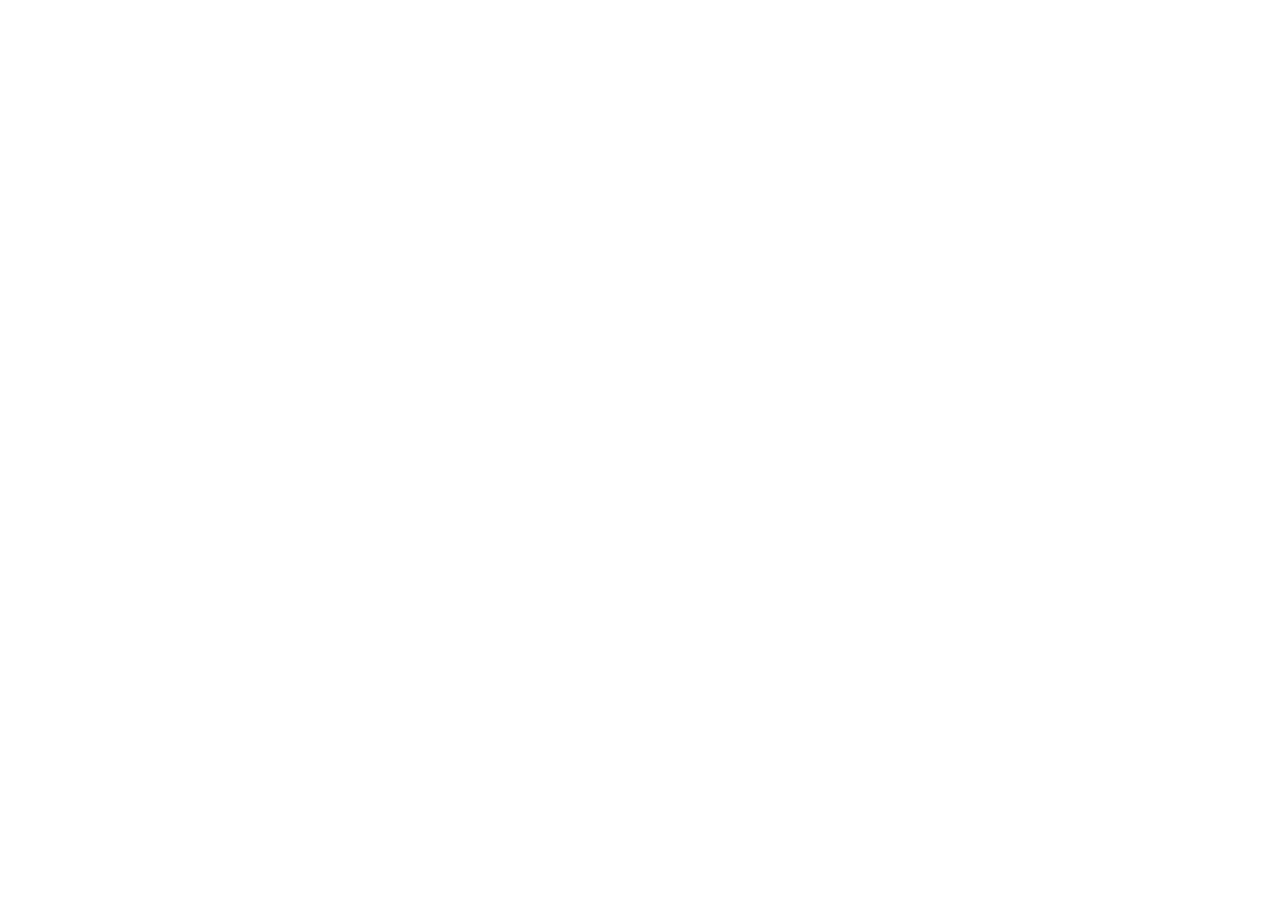
==== commit b6d58556: "fix: publish staging under Pages base path" ====
--- a/index.html
+++ b/index.html
@@ -8,8 +8,8 @@
     <meta name="description" content="KejaMove operations, leads, jobs and WhatsApp inbox in one place." />
     <meta name="author" content="KejaMove" />
 
-    <link rel="icon" href="/favicon.png" type="image/png" />
-    <link rel="apple-touch-icon" href="/icons/apple-touch-icon.png" />
+    <link rel="icon" href="/kejamove-operations-staging/favicon.png" type="image/png" />
+    <link rel="apple-touch-icon" href="/kejamove-operations-staging/icons/apple-touch-icon.png" />
     <meta name="apple-mobile-web-app-capable" content="yes" />
     <meta name="apple-mobile-web-app-status-bar-style" content="default" />
     <meta name="apple-mobile-web-app-title" content="KejaMove" />
@@ -20,9 +20,9 @@
     <meta property="og:type" content="website" />
 
     <meta name="twitter:card" content="summary_large_image" />
-    <script type="module" crossorigin src="/assets/index-CACZmIMz.js"></script>
-    <link rel="stylesheet" crossorigin href="/assets/index-AQtXAWLt.css">
-  <link rel="manifest" href="/manifest.webmanifest"></head>
+    <script type="module" crossorigin src="/kejamove-operations-staging/assets/index-BuJlEhNT.js"></script>
+    <link rel="stylesheet" crossorigin href="/kejamove-operations-staging/assets/index-AQtXAWLt.css">
+  <link rel="manifest" href="/kejamove-operations-staging/manifest.webmanifest"></head>
 
   <body>
     <div id="root"></div>
